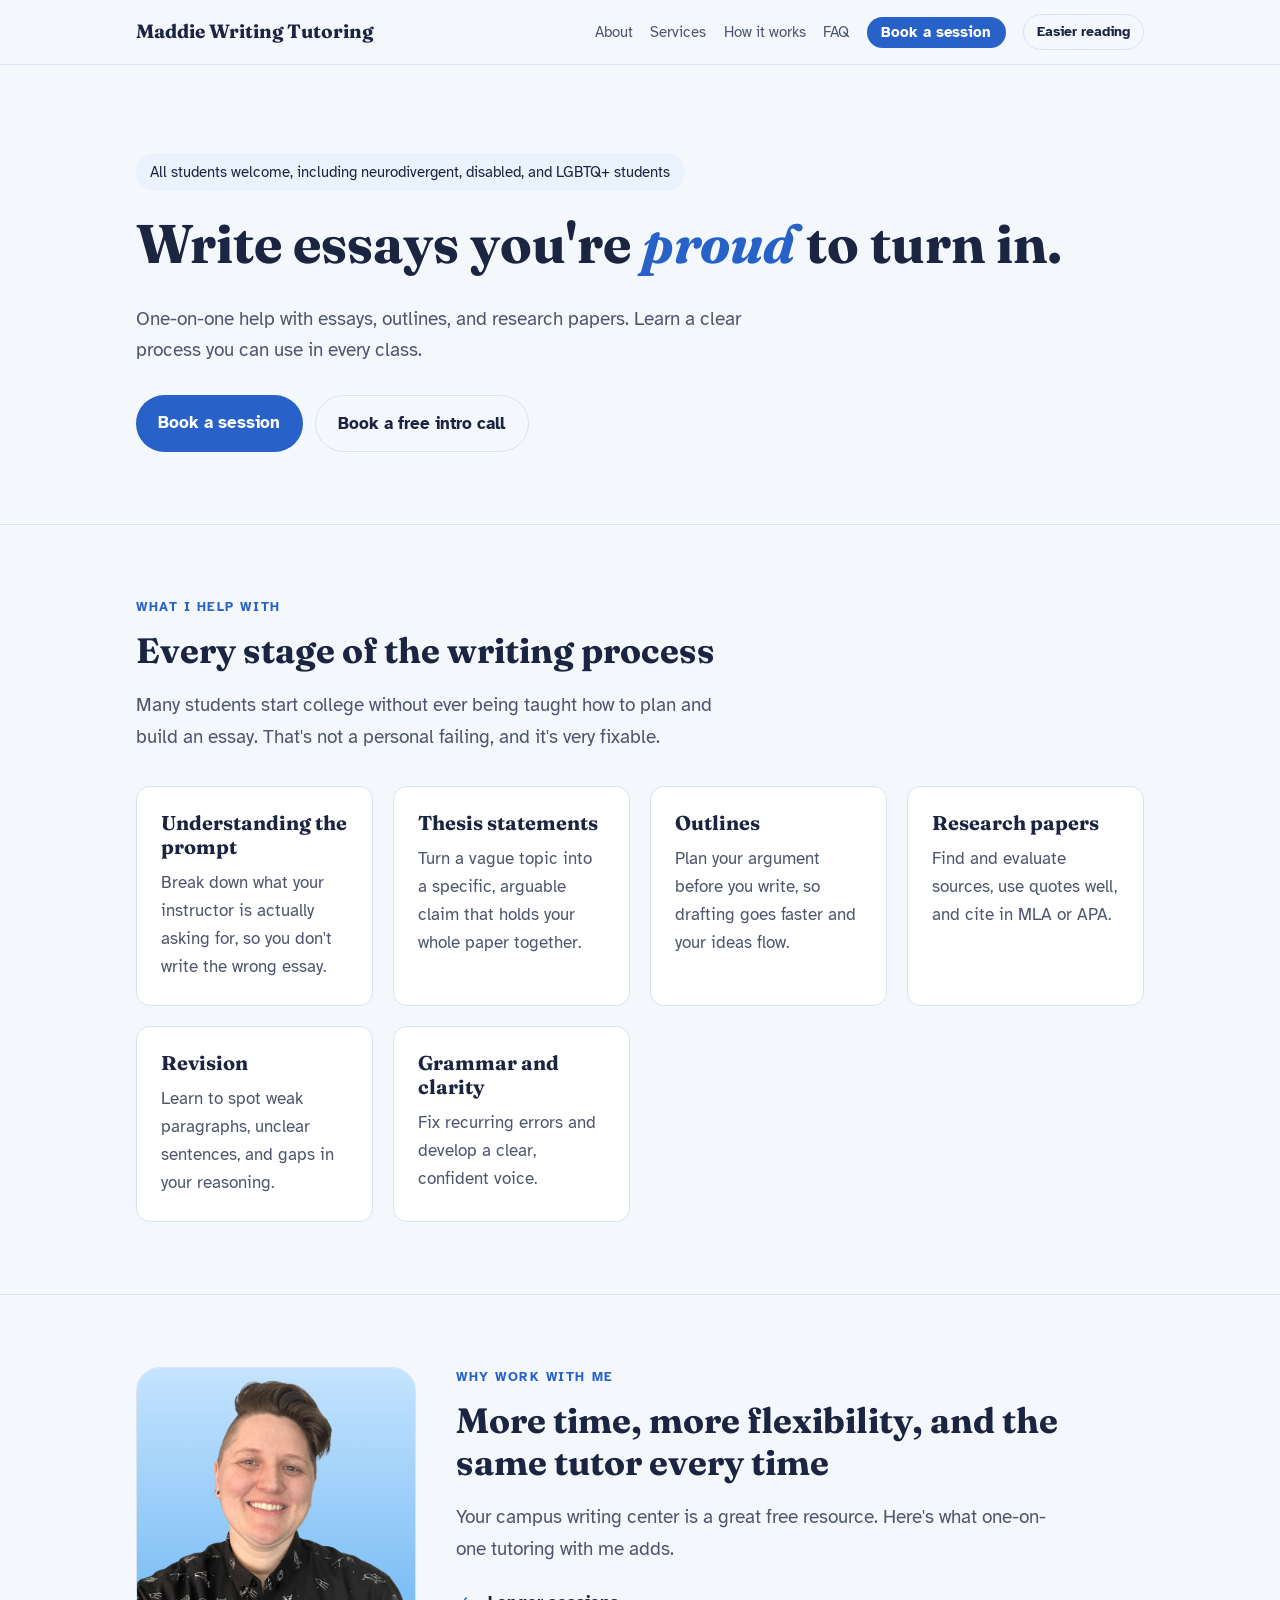
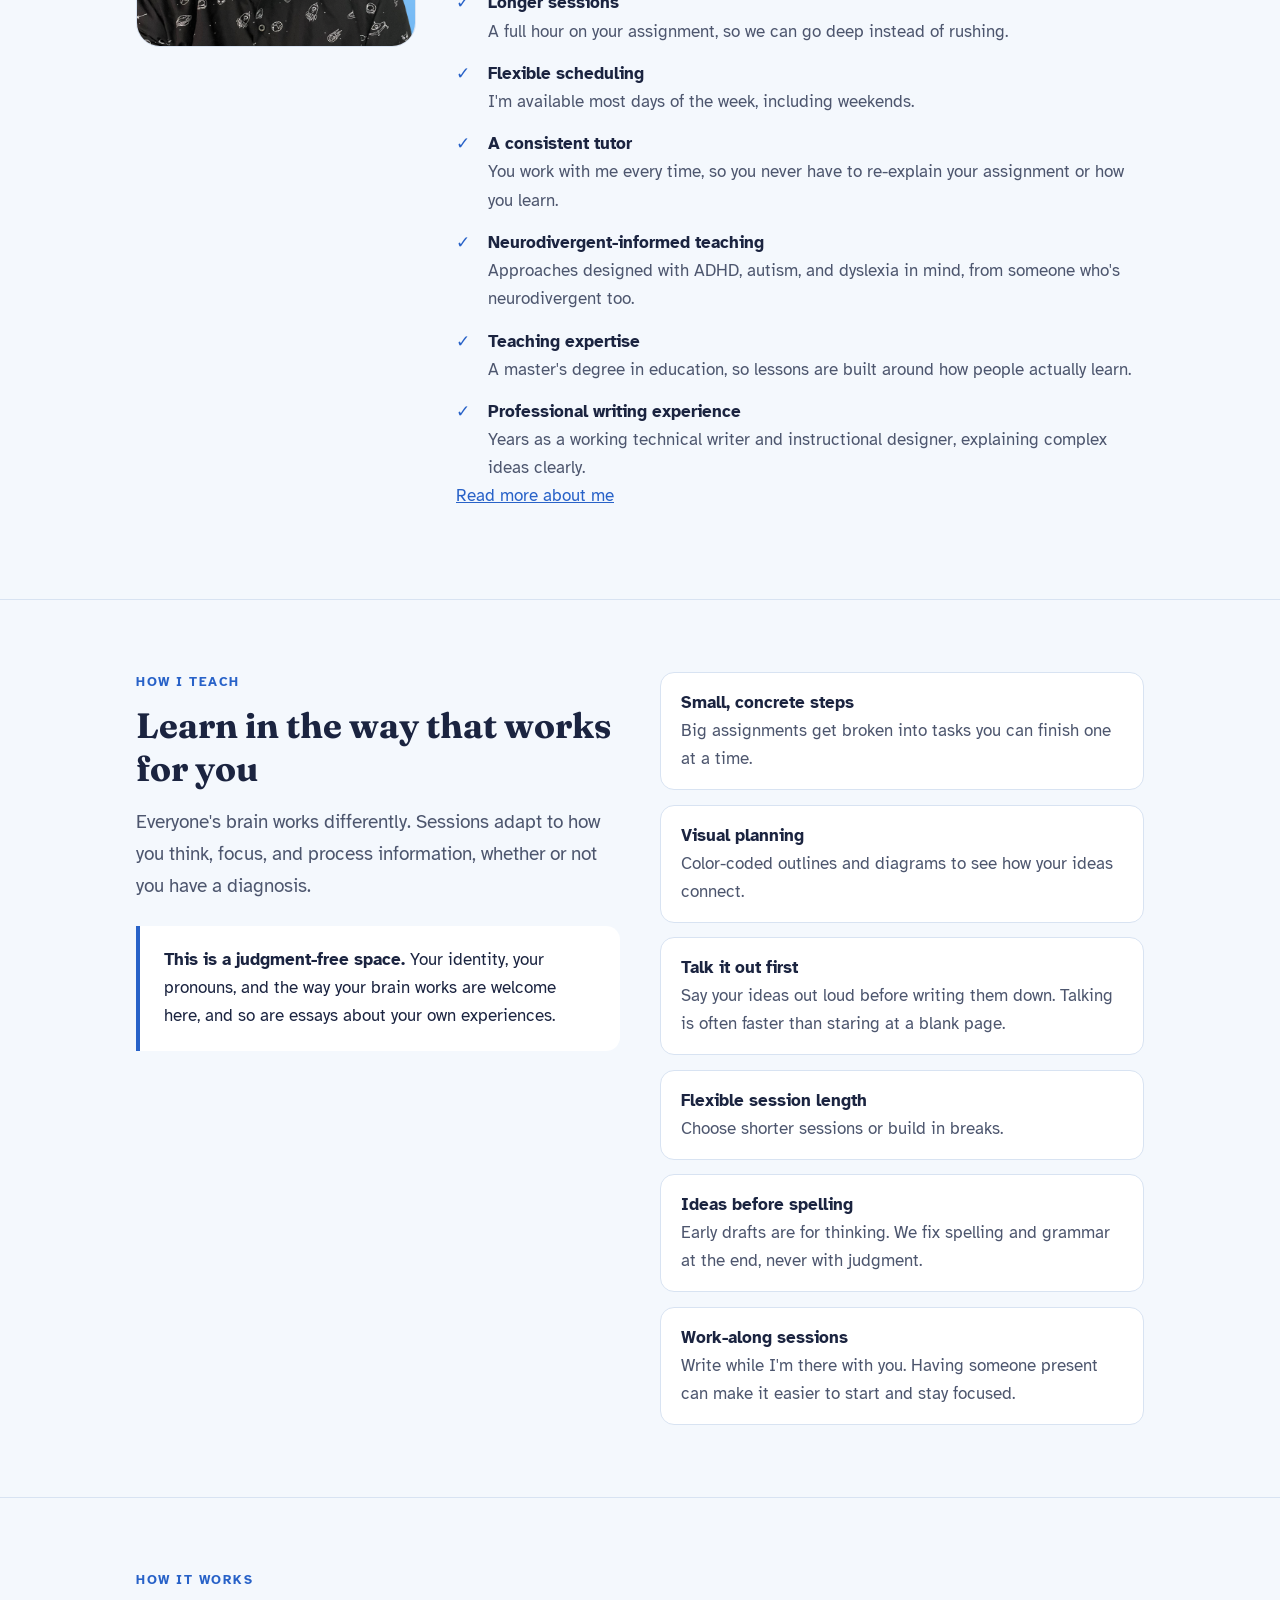
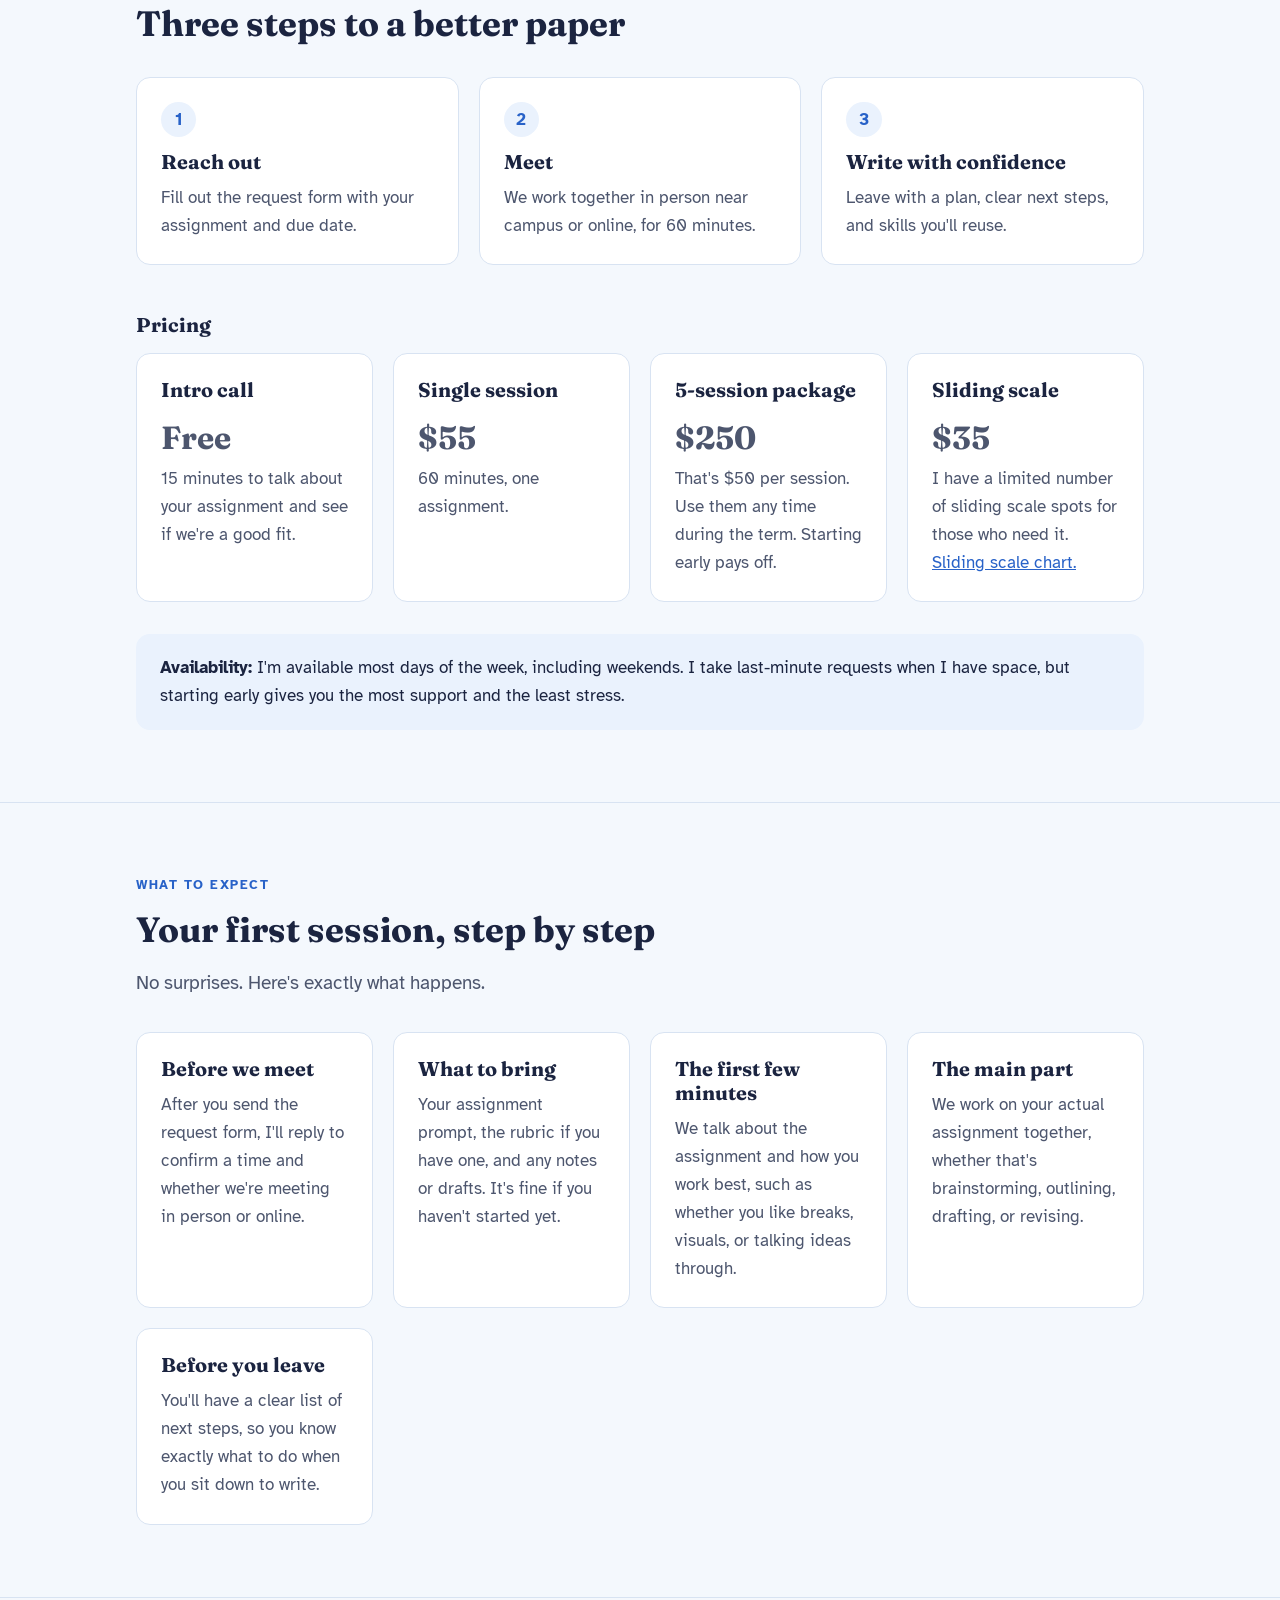
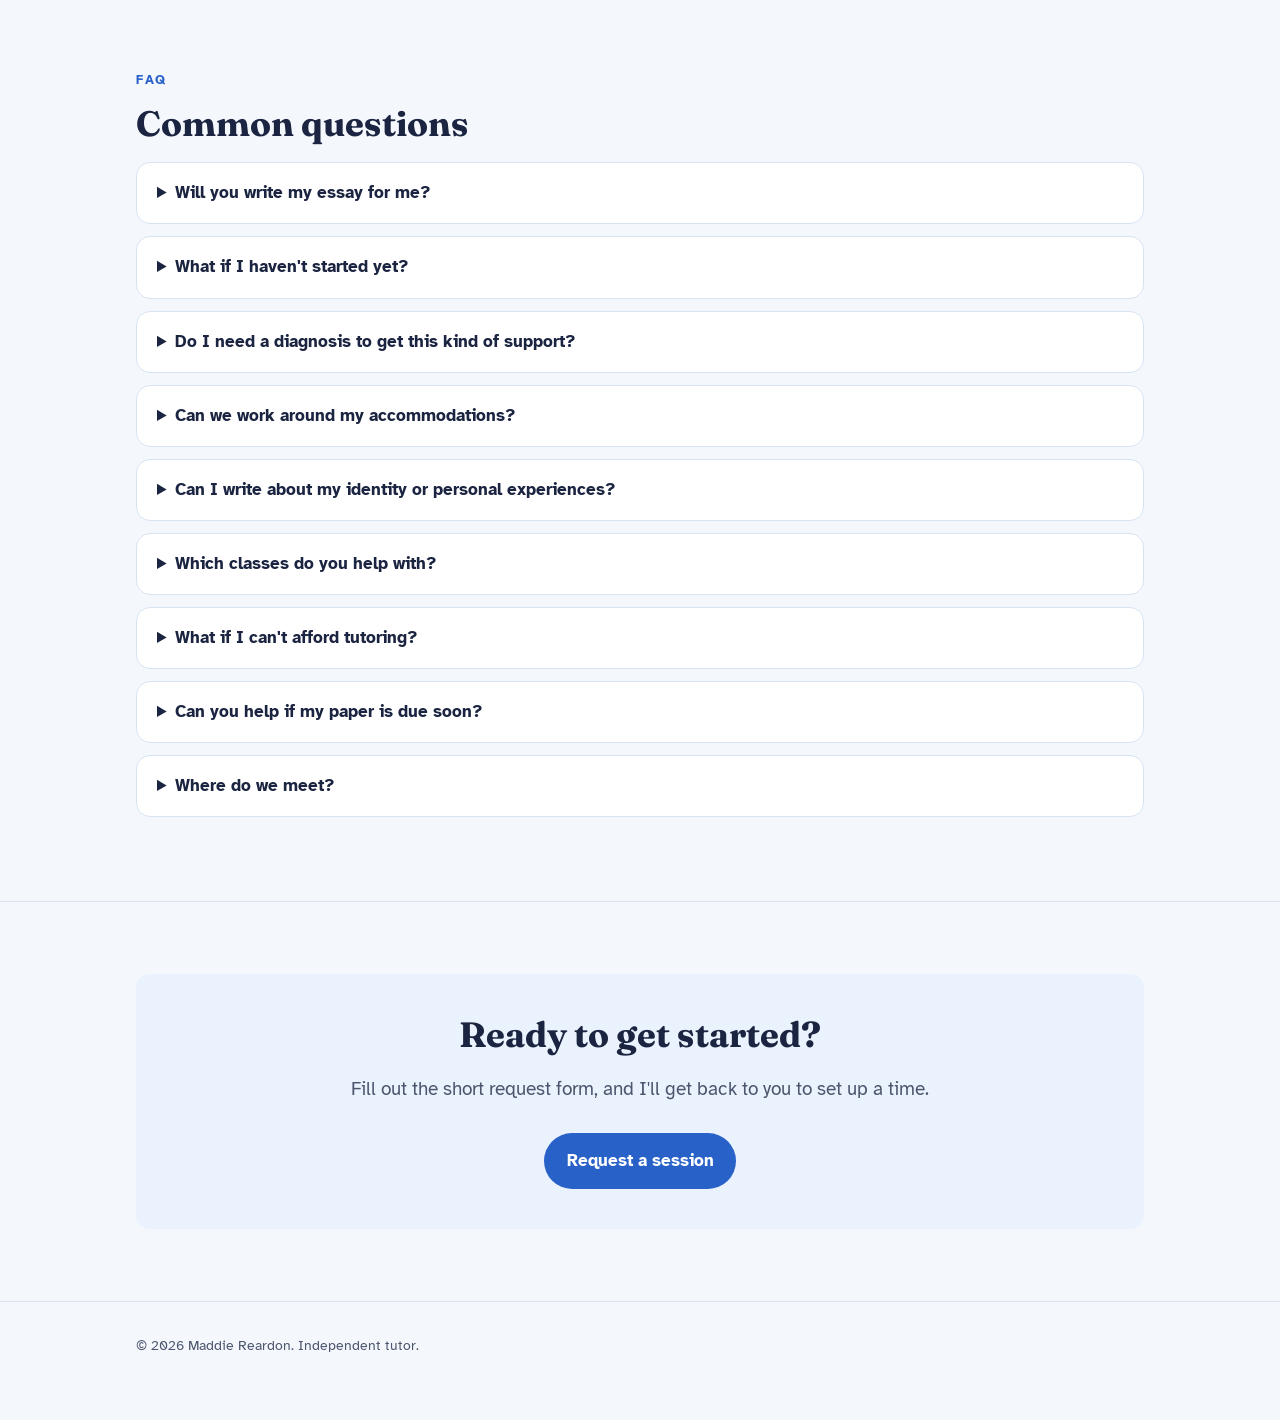
==== index.html @ caa9186b "Add files via upload" ====
<!doctype html>
<html lang="en">
<head>
  <meta charset="utf-8">
  <meta name="viewport" content="width=device-width, initial-scale=1">
  <title>Essay Writing Tutoring for Community College Students</title>
  <meta name="description" content="One-on-one help with essays, outlines, and research papers for community college students.">
  <link rel="preconnect" href="https://fonts.googleapis.com">
  <link rel="preconnect" href="https://fonts.gstatic.com" crossorigin>
  <link href="https://fonts.googleapis.com/css2?family=Atkinson+Hyperlegible:wght@400;700&family=Fraunces:opsz,wght@9..144,500;9..144,700&display=swap" rel="stylesheet">
  <link rel="stylesheet" href="styles.css">
</head>
<body>
  <a class="skip" href="#main">Skip to main content</a>

  <header class="site">
    <div class="wrap">
      <a class="brand" href="index.html">Maddie Writing Tutoring</a>
      <div class="header-right">
        <nav aria-label="Main">
          <ul>
            <li><a href="about.html">About</a></li>
            <li><a href="#help">Services</a></li>
            <li><a href="#how">How it works</a></li>
            <li><a href="#faq">FAQ</a></li>
            <li><a class="nav-cta" href="https://docs.google.com/forms/d/e/1FAIpQLSePEznkrwSPuCQf_QwcXPQMdWUTkeyd27yQWrA2que5HKIqXQ/viewform?usp=header">Book a session</a></li>
          </ul>
        </nav>
        <button class="toggle" id="readable-toggle" type="button" aria-pressed="false">Easier reading</button>
      </div>
    </div>
  </header>

  <main id="main">
    <section class="hero" id="top">
      <div class="wrap">
        <p class="welcome">All students welcome, including neurodivergent, disabled, and LGBTQ+ students</p>
        <h1>Write essays you're <em>proud</em> to turn in.</h1>
        <p class="lede">One-on-one help with essays, outlines, and research papers. Learn a clear process you can use in every class.</p>
        <div class="actions">
          <a class="btn" href="https://docs.google.com/forms/d/e/1FAIpQLSePEznkrwSPuCQf_QwcXPQMdWUTkeyd27yQWrA2que5HKIqXQ/viewform?usp=header">Book a session</a>
          <a class="btn ghost" href="https://docs.google.com/forms/d/e/1FAIpQLSePEznkrwSPuCQf_QwcXPQMdWUTkeyd27yQWrA2que5HKIqXQ/viewform?usp=header">Book a free intro call</a>
        </div>
      </div>
    </section>

    <section id="help">
      <div class="wrap">
        <p class="eyebrow">What I help with</p>
        <h2>Every stage of the writing process</h2>
        <p class="lede">Many students start college without ever being taught how to plan and build an essay. That's not a personal failing, and it's very fixable.</p>
        <div class="grid">
          <div class="card"><h3>Understanding the prompt</h3><p>Break down what your instructor is actually asking for, so you don't write the wrong essay.</p></div>
          <div class="card"><h3>Thesis statements</h3><p>Turn a vague topic into a specific, arguable claim that holds your whole paper together.</p></div>
          <div class="card"><h3>Outlines</h3><p>Plan your argument before you write, so drafting goes faster and your ideas flow.</p></div>
          <div class="card"><h3>Research papers</h3><p>Find and evaluate sources, use quotes well, and cite in MLA or APA.</p></div>
          <div class="card"><h3>Revision</h3><p>Learn to spot weak paragraphs, unclear sentences, and gaps in your reasoning.</p></div>
          <div class="card"><h3>Grammar and clarity</h3><p>Fix recurring errors and develop a clear, confident voice.</p></div>
        </div>
      </div>
    </section>

    <section id="why">
      <div class="wrap why">
        <img class="photo" src="assets/maddie-headshot.png" alt="Maddie smiling, wearing a black shirt with a space print" width="280" height="280">
        <div>
          <p class="eyebrow">Why work with me</p>
          <h2>More time, more flexibility, and the same tutor every time</h2>
          <p class="lede">Your campus writing center is a great free resource. Here's what one-on-one tutoring with me adds.</p>
          <ul class="checks">
            <li><strong>Longer sessions</strong><span>A full hour on your assignment, so we can go deep instead of rushing.</span></li>
            <li><strong>Flexible scheduling</strong><span>I'm available most days of the week, including weekends.</span></li>
            <li><strong>A consistent tutor</strong><span>You work with me every time, so you never have to re-explain your assignment or how you learn.</span></li>
            <li><strong>Neurodivergent-informed teaching</strong><span>Approaches designed with ADHD, autism, and dyslexia in mind, from someone who's neurodivergent too.</span></li>
            <li><strong>Teaching expertise</strong><span>A master's degree in education, so lessons are built around how people actually learn.</span></li>
            <li><strong>Professional writing experience</strong><span>Years as a working technical writer and instructional designer, explaining complex ideas clearly.</span></li>
          </ul>
          <p><a href="about.html">Read more about me</a></p>
        </div>
      </div>
    </section>

    <section id="teach">
      <div class="wrap two">
        <div>
          <p class="eyebrow">How I teach</p>
          <h2>Learn in the way that works for you</h2>
          <p class="lede">Everyone's brain works differently. Sessions adapt to how you think, focus, and process information, whether or not you have a diagnosis.</p>
          <div class="statement">
            <p><strong>This is a judgment-free space.</strong> Your identity, your pronouns, and the way your brain works are welcome here, and so are essays about your own experiences.</p>
          </div>
        </div>
        <ul class="practices">
          <li><strong>Small, concrete steps</strong><span>Big assignments get broken into tasks you can finish one at a time.</span></li>
          <li><strong>Visual planning</strong><span>Color-coded outlines and diagrams to see how your ideas connect.</span></li>
          <li><strong>Talk it out first</strong><span>Say your ideas out loud before writing them down. Talking is often faster than staring at a blank page.</span></li>
          <li><strong>Flexible session length</strong><span>Choose shorter sessions or build in breaks.</span></li>
          <li><strong>Ideas before spelling</strong><span>Early drafts are for thinking. We fix spelling and grammar at the end, never with judgment.</span></li>
          <li><strong>Work-along sessions</strong><span>Write while I'm there with you. Having someone present can make it easier to start and stay focused.</span></li>
        </ul>
      </div>
    </section>

    <section id="how">
      <div class="wrap">
        <p class="eyebrow">How it works</p>
        <h2>Three steps to a better paper</h2>
        <div class="grid">
          <div class="card"><span class="num">1</span><h3>Reach out</h3><p>Fill out the request form with your assignment and due date.</p></div>
          <div class="card"><span class="num">2</span><h3>Meet</h3><p>We work together in person near campus or online, for 60 minutes.</p></div>
          <div class="card"><span class="num">3</span><h3>Write with confidence</h3><p>Leave with a plan, clear next steps, and skills you'll reuse.</p></div>
        </div>
        <h3 style="margin-top:3rem">Pricing</h3>
        <div class="grid" style="margin-top:1rem">
          <div class="card">
            <h3>Intro call</h3>
            <p class="price">Free</p>
            <p>15 minutes to talk about your assignment and see if we're a good fit.</p>
          </div>
          <div class="card">
            <h3>Single session</h3>
            <p class="price">$55</p>
            <p>60 minutes, one assignment.</p>
          </div>
          <div class="card">
            <h3>5-session package</h3>
            <p class="price">$250</p>
            <p>That's $50 per session. Use them any time during the term. Starting early pays off.</p>
          </div>
          <div class="card">
            <h3>Sliding scale</h3>
            <p class="price">$35</p>
            <p>I have a limited number of sliding scale spots for those who need it. <a href="assets/sliding-scale_alexis-cunningfolk-britt-hawthorne-2.png">Sliding scale chart.</a></p>
          </div>
        </div>
        <div class="callout">
          <p><strong>Availability:</strong> I'm available most days of the week, including weekends. I take last-minute requests when I have space, but starting early gives you the most support and the least stress.</p>
        </div>
      </div>
    </section>

    <section id="expect">
      <div class="wrap">
        <p class="eyebrow">What to expect</p>
        <h2>Your first session, step by step</h2>
        <p class="lede">No surprises. Here's exactly what happens.</p>
        <div class="grid">
          <div class="card">
            <h3>Before we meet</h3>
            <p>After you send the request form, I'll reply to confirm a time and whether we're meeting in person or online.</p>
          </div>
          <div class="card">
            <h3>What to bring</h3>
            <p>Your assignment prompt, the rubric if you have one, and any notes or drafts. It's fine if you haven't started yet.</p>
          </div>
          <div class="card">
            <h3>The first few minutes</h3>
            <p>We talk about the assignment and how you work best, such as whether you like breaks, visuals, or talking ideas through.</p>
          </div>
          <div class="card">
            <h3>The main part</h3>
            <p>We work on your actual assignment together, whether that's brainstorming, outlining, drafting, or revising.</p>
          </div>
          <div class="card">
            <h3>Before you leave</h3>
            <p>You'll have a clear list of next steps, so you know exactly what to do when you sit down to write.</p>
          </div>
        </div>
      </div>
    </section>

    <section id="faq">
      <div class="wrap">
        <p class="eyebrow">FAQ</p>
        <h2>Common questions</h2>
        <details>
          <summary>Will you write my essay for me?</summary>
          <p>No. I help you become a stronger writer, and the work you submit stays yours. That protects you under your college's academic integrity policy, and it's how you actually improve.</p>
        </details>
        <details>
          <summary>What if I haven't started yet?</summary>
          <p>That's a great time to come in. We can work from the prompt alone, starting with brainstorming and an outline.</p>
        </details>
        <details>
          <summary>Do I need a diagnosis to get this kind of support?</summary>
          <p>No. Every session adapts to how you learn, and you never need to explain or prove anything.</p>
        </details>
        <details>
          <summary>Can we work around my accommodations?</summary>
          <p>Yes. You can bring them up whenever you're ready, or never. It's up to you.</p>
        </details>
        <details>
          <summary>Can I write about my identity or personal experiences?</summary>
          <p>Yes. Personal essays are welcome, and what you share in sessions stays between us.</p>
        </details>
        <details>
          <summary>Which classes do you help with?</summary>
          <p>English composition and any class that assigns essays or papers, such as history, psychology, and sociology.</p>
        </details>
        <details>
          <summary>What if I can't afford tutoring?</summary>
          <p>Ask about the sliding scale. Sessions are $35 for students who need it, and you don't have to prove anything. You can also start with a free 15-minute intro call.</p>
        </details>
        <details>
          <summary>Can you help if my paper is due soon?</summary>
          <p>Often, yes. I take last-minute requests when I have space, so reach out as soon as you can. Starting earlier gives us more time to build your skills, not just finish one paper.</p>
        </details>
        <details>
          <summary>Where do we meet?</summary>
          <p>In person at a public location near Diablo Valley College, such as a library or café, or online by video call.</p>
        </details>
      </div>
    </section>

    <section id="contact">
      <div class="wrap">
        <div class="contact">
          <h2>Ready to get started?</h2>
          <p class="lede">Fill out the short request form, and I'll get back to you to set up a time.</p>
          <div class="actions" style="justify-content:center">
            <a class="btn" href="https://docs.google.com/forms/d/e/1FAIpQLSePEznkrwSPuCQf_QwcXPQMdWUTkeyd27yQWrA2que5HKIqXQ/viewform?usp=header">Request a session</a>
          </div>
        </div>
      </div>
    </section>
  </main>

  <footer>
    <div class="wrap">
      <p>© 2026 Maddie Reardon. Independent tutor.</p>
    </div>
  </footer>

  <script src="script.js"></script>
</body>
</html>
---- styles.css ----
:root {
  --bg: #f4f8fd;
  --surface: #ffffff;
  --ink: #1b2440;
  --muted: #4d566e;
  --accent: #2862c8;
  --accent-ink: #ffffff;
  --accent-soft: #eaf2fd;
  --line: #d8e3f2;
  --radius: 14px;
  --max: 1040px;
}
@media (prefers-color-scheme: dark) {
  :root:not([data-theme="light"]) {
    --bg: #151a24;
    --surface: #1e2532;
    --ink: #eef1f6;
    --muted: #b3bdcd;
    --accent: #7fb3f5;
    --accent-ink: #0d1520;
    --accent-soft: #24344a;
    --line: #2f3a4b;
  }
}
* { box-sizing: border-box; }
html { scroll-behavior: smooth; }
@media (prefers-reduced-motion: reduce) { html { scroll-behavior: auto; } }
body {
  margin: 0;
  background: var(--bg);
  color: var(--ink);
  font: 400 1.0625rem/1.65 "Atkinson Hyperlegible", Verdana, system-ui, sans-serif;
}
h1, h2, h3 { font-family: Fraunces, Georgia, serif; line-height: 1.2; margin: 0 0 .5em; }
h1 { font-size: clamp(2.1rem, 5vw, 3.4rem); }
h2 { font-size: clamp(1.6rem, 3.5vw, 2.2rem); }
h3 { font-size: 1.25rem; }
p { margin: 0 0 1em; }
a { color: var(--accent); }
a:focus-visible, button:focus-visible, summary:focus-visible {
  outline: 3px solid var(--accent); outline-offset: 3px; border-radius: 4px;
}
.skip {
  position: absolute; left: -9999px; top: 0;
  background: var(--accent); color: var(--accent-ink); padding: .6rem 1rem;
}
.skip:focus { left: 1rem; top: 1rem; z-index: 10; }
.wrap { max-width: var(--max); margin: 0 auto; padding: 0 16px; }

header.site {
  border-bottom: 1px solid var(--line);
  position: sticky; top: 0; background: var(--bg); z-index: 5;
}
header.site .wrap {
  display: flex; align-items: center; justify-content: space-between;
  gap: 1rem; padding-block: .9rem; flex-wrap: wrap;
}
.brand { font-family: Fraunces, serif; font-weight: 700; font-size: 1.2rem; color: var(--ink); text-decoration: none; }
nav ul { list-style: none; margin: 0; padding: 0; display: flex; gap: 1.1rem; flex-wrap: wrap; }
nav a { color: var(--muted); text-decoration: none; font-weight: 500; font-size: .95rem; }
nav a:hover { color: var(--accent); }

section { padding: 4.5rem 0; }
section + section { border-top: 1px solid var(--line); }
.eyebrow { text-transform: uppercase; letter-spacing: .12em; font-size: .8rem; font-weight: 600; color: var(--accent); margin-bottom: .75rem; }
.lede { font-size: 1.2rem; color: var(--muted); max-width: 38rem; }

.hero { padding-top: 5.5rem; }
.hero h1 em { font-style: italic; color: var(--accent); }
.btn {
  display: inline-block; background: var(--accent); color: var(--accent-ink);
  padding: .85rem 1.4rem; border-radius: 999px; text-decoration: none; font-weight: 600;
}
.btn.ghost { background: transparent; color: var(--ink); border: 1.5px solid var(--line); }
.actions { display: flex; gap: .75rem; flex-wrap: wrap; margin-top: 1.75rem; }

.grid { display: grid; gap: 1.25rem; grid-template-columns: repeat(auto-fit, minmax(230px, 1fr)); margin-top: 2rem; }
.card { background: var(--surface); border: 1px solid var(--line); border-radius: var(--radius); padding: 1.5rem; }
.card p { color: var(--muted); margin: 0; }
.num {
  display: inline-grid; place-items: center; width: 2.2rem; height: 2.2rem; border-radius: 50%;
  background: var(--accent-soft); color: var(--accent); font-weight: 700; margin-bottom: .8rem;
}

.two { display: grid; gap: 2.5rem; grid-template-columns: 1fr; }
@media (min-width: 820px) { .two { grid-template-columns: 1fr 1fr; align-items: start; } }

.outline {
  background: var(--surface); border: 1px solid var(--line); border-radius: var(--radius);
  padding: 1.5rem 1.5rem 1.5rem 2.5rem; font-size: .98rem;
}
.outline ol { margin: 0; padding-left: 1.1rem; }
.outline ol ol { list-style: upper-alpha; margin: .3rem 0 .6rem; }
.outline li { margin: .25rem 0; }
.outline .hint { color: var(--muted); font-style: italic; }

details { background: var(--surface); border: 1px solid var(--line); border-radius: var(--radius); padding: 1rem 1.25rem; margin-bottom: .75rem; }
summary { cursor: pointer; font-weight: 600; }
details p { margin: .75rem 0 0; color: var(--muted); }

.price { font-family: Fraunces, serif; font-size: 2rem; font-weight: 700; }
.contact { background: var(--accent-soft); border-radius: var(--radius); padding: 2.5rem; text-align: center; }
.contact .lede { margin-inline: auto; }

.welcome {
  display: inline-block; background: var(--accent-soft); color: var(--ink);
  padding: .4rem .9rem; border-radius: 999px; font-weight: 500; font-size: .95rem; margin-bottom: 1.25rem;
}
.header-right { display: flex; align-items: center; gap: 1.1rem; flex-wrap: wrap; }
.toggle {
  font: inherit; font-size: .85rem; font-weight: 600; cursor: pointer;
  background: transparent; color: var(--ink); border: 1.5px solid var(--line);
  border-radius: 999px; padding: .35rem .8rem;
}
.toggle[aria-pressed="true"] { background: var(--accent); color: var(--accent-ink); border-color: var(--accent); }
.practices { list-style: none; padding: 0; margin: 0; display: grid; gap: .9rem; }
.practices li { background: var(--surface); border: 1px solid var(--line); border-radius: var(--radius); padding: 1rem 1.25rem; }
.practices strong { display: block; }
.practices span { color: var(--muted); }
.statement {
  border-left: 4px solid var(--accent); background: var(--surface);
  border-radius: 0 var(--radius) var(--radius) 0; padding: 1.25rem 1.5rem; margin-top: 1.5rem;
}
.statement p:last-child { margin: 0; }
.contact .note { color: var(--muted); font-size: .95rem; margin-top: 1.25rem; }

/* Easier reading: hyperlegible headings too, extra spacing, no italics.
   Body text is already Atkinson Hyperlegible by default. */
body.readable h1, body.readable h2, body.readable h3,
body.readable .brand, body.readable .price {
  font-family: "Atkinson Hyperlegible", Verdana, sans-serif;
}
body.readable { line-height: 1.85; letter-spacing: .02em; word-spacing: .08em; }
body.readable em, body.readable .hint { font-style: normal; }

footer { padding: 2rem 0 3rem; color: var(--muted); font-size: .9rem; border-top: 1px solid var(--line); }

/* About page */
nav a[aria-current="page"] { color: var(--accent); }
.creds { list-style: none; padding: 0; margin: 2rem 0 0; display: grid; gap: 1.25rem; grid-template-columns: repeat(auto-fit, minmax(230px, 1fr)); }
.creds li { background: var(--surface); border: 1px solid var(--line); border-radius: var(--radius); padding: 1.5rem; }
.creds .label { display: block; font-size: .8rem; font-weight: 600; letter-spacing: .1em; text-transform: uppercase; color: var(--accent); margin-bottom: .4rem; }
.creds strong { display: block; font-family: Fraunces, Georgia, serif; font-size: 1.2rem; line-height: 1.3; margin-bottom: .4rem; }
.creds span:last-child { color: var(--muted); }
body.readable .creds strong { font-family: "Atkinson Hyperlegible", Verdana, sans-serif; }
.prose { max-width: 40rem; }
.aside { color: var(--muted); font-size: .95rem; font-style: italic; }
body.readable .aside { font-style: normal; }
.facts { list-style: none; padding: 0; margin: 2rem 0 0; display: grid; gap: 1rem; grid-template-columns: repeat(auto-fit, minmax(260px, 1fr)); }
.facts li { background: var(--surface); border: 1px solid var(--line); border-radius: var(--radius); padding: 1.25rem 1.5rem; }
.facts strong { display: block; margin-bottom: .25rem; }
.facts span { color: var(--muted); }

/* Navigation call to action */
nav a.nav-cta {
  background: var(--accent); color: var(--accent-ink);
  padding: .4rem .9rem; border-radius: 999px; font-weight: 600;
}
nav a.nav-cta:hover { color: var(--accent-ink); opacity: .9; }
@media (max-width: 640px) {
  header.site { position: static; }
  nav ul { gap: .4rem .9rem; }
}

/* Photo and "why me" */
.photo {
  width: 100%; max-width: 360px; aspect-ratio: 1; object-fit: cover;
  border-radius: 24px; border: 1px solid var(--line); display: block;
}
.hero-grid { display: grid; gap: 2.5rem; align-items: center; grid-template-columns: 1fr; }
@media (min-width: 820px) { .hero-grid { grid-template-columns: 1.4fr 1fr; } }
.hero-grid .photo { justify-self: center; }
.why { display: grid; gap: 2.5rem; align-items: start; grid-template-columns: 1fr; }
@media (min-width: 820px) { .why { grid-template-columns: 280px 1fr; } }
.why .photo { max-width: 280px; }
.checks { list-style: none; padding: 0; margin: 1.5rem 0 0; display: grid; gap: .9rem; }
.checks li { padding-left: 2rem; position: relative; }
.checks li::before {
  content: "✓"; position: absolute; left: 0; top: 0;
  color: var(--accent); font-weight: 700;
}
.checks strong { display: block; }
.checks span { color: var(--muted); }
.callout {
  background: var(--accent-soft); border-radius: var(--radius);
  padding: 1.25rem 1.5rem; margin-top: 2rem;
}
.callout p:last-child { margin: 0; }
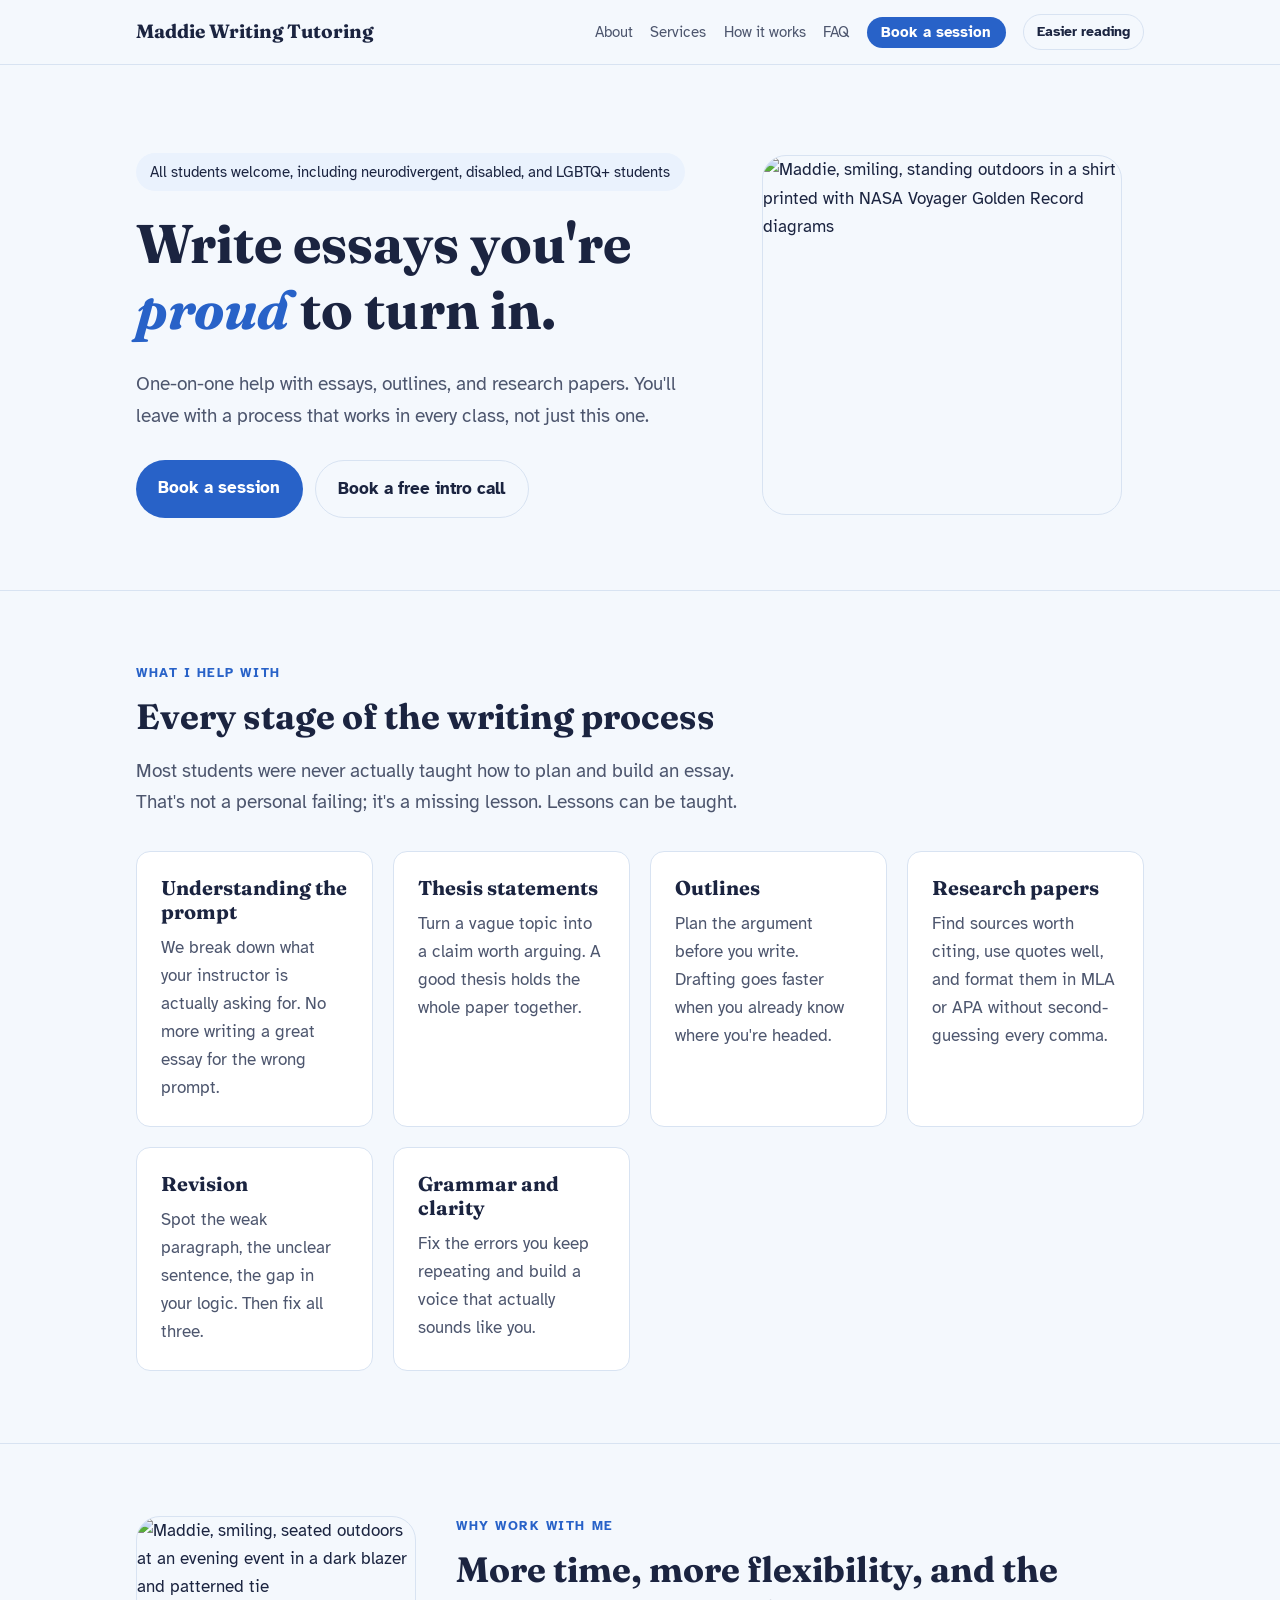
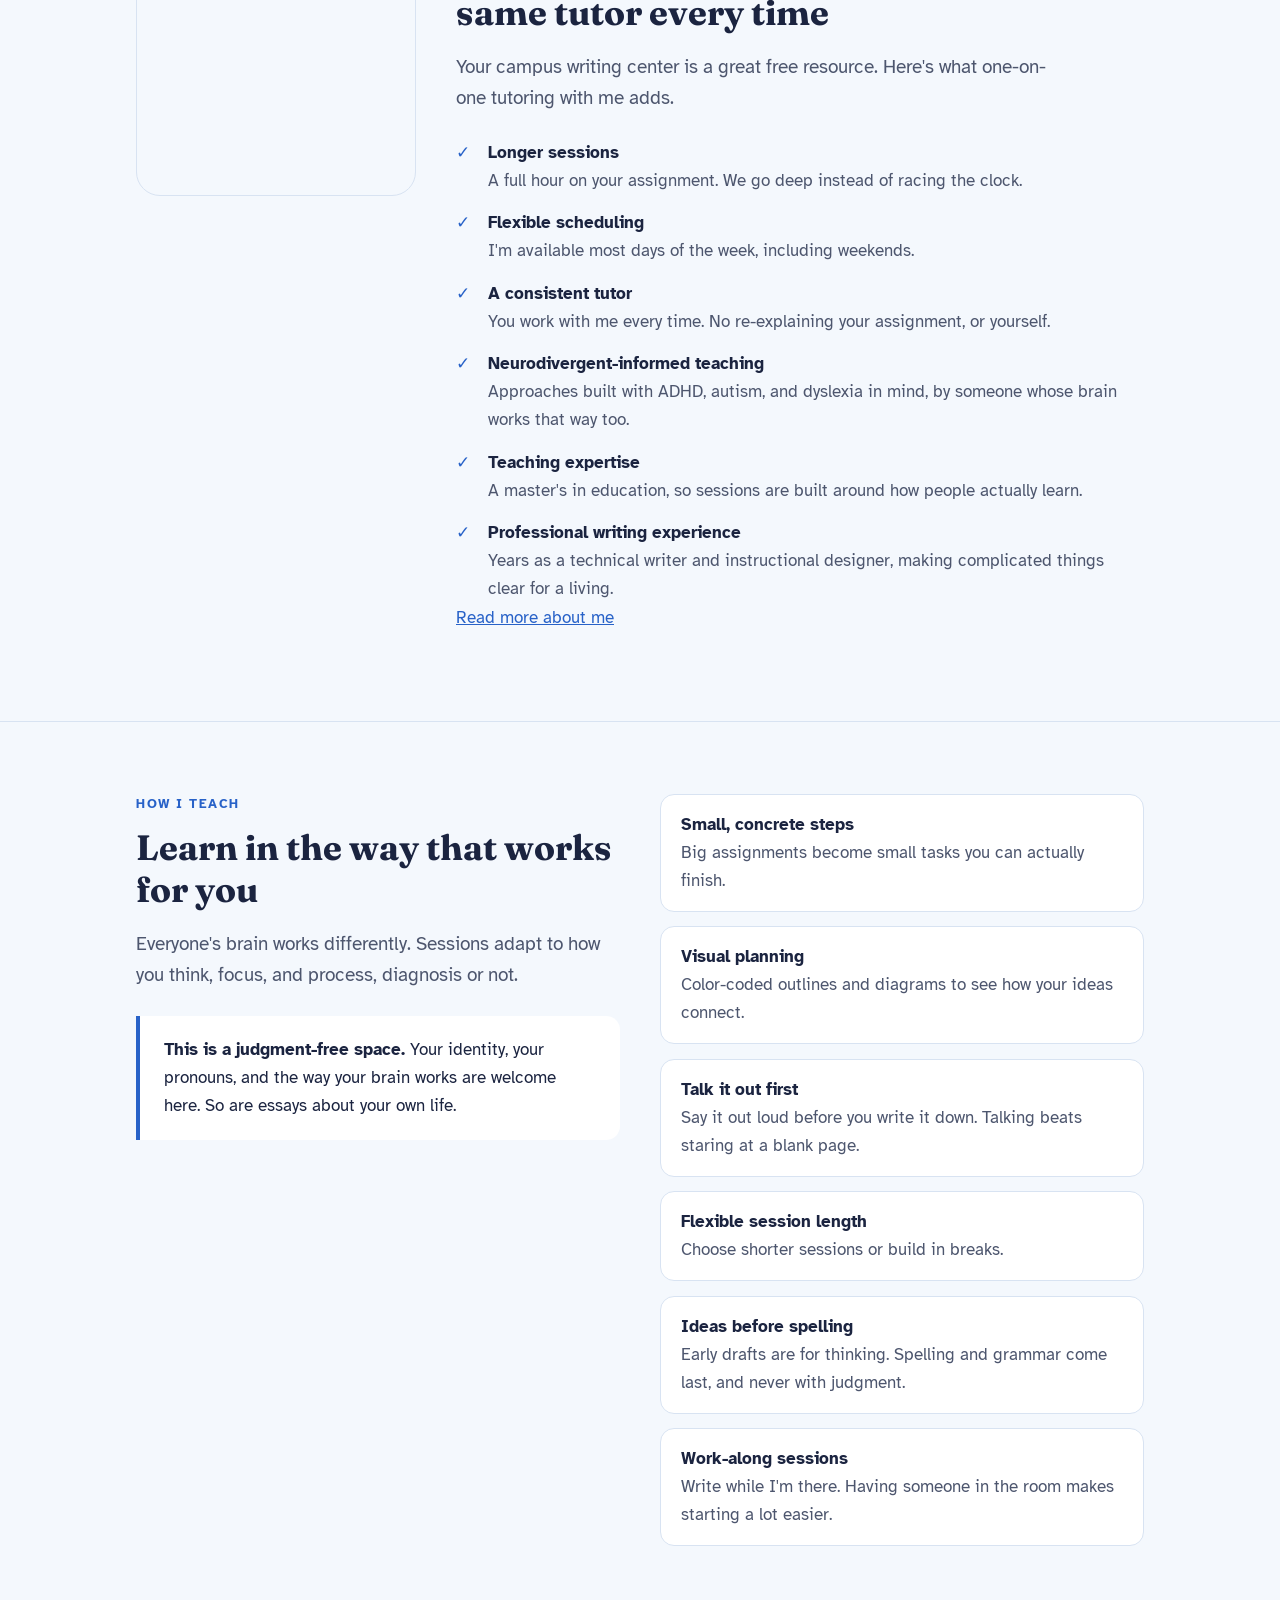
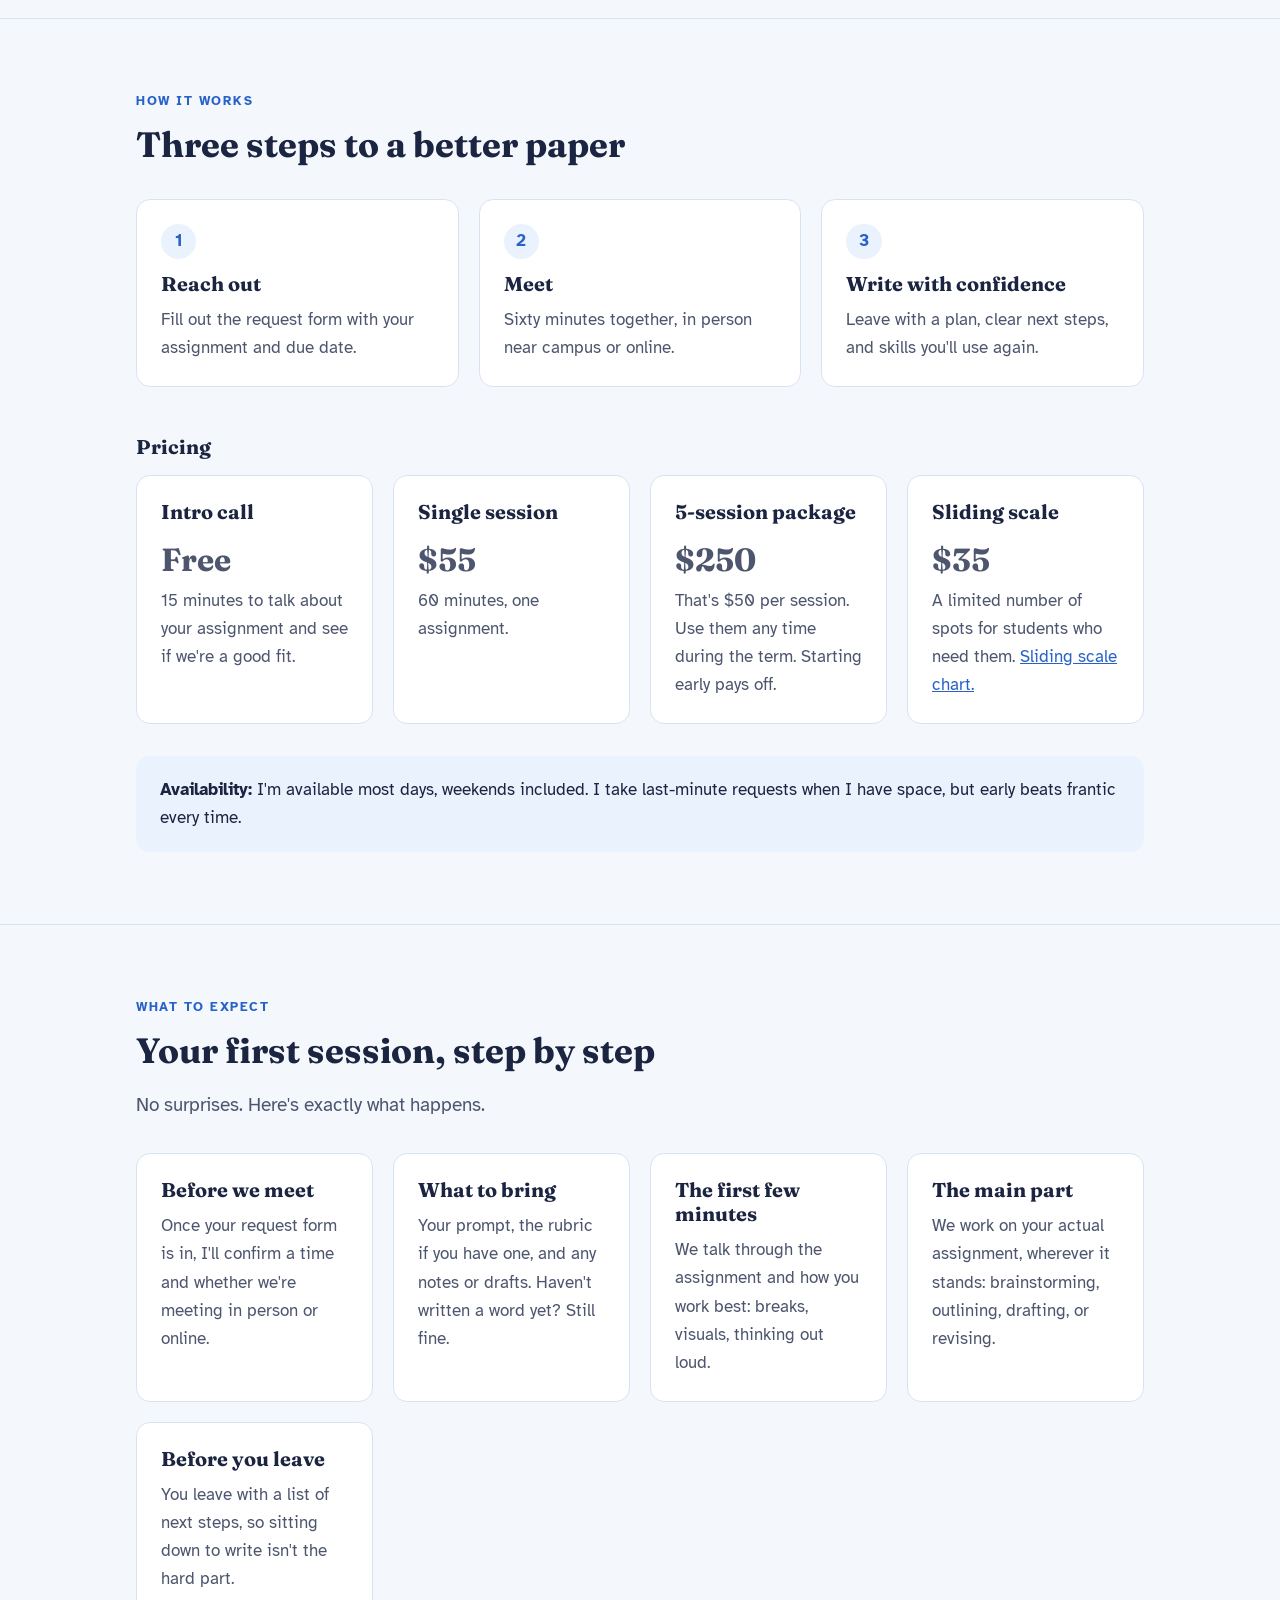
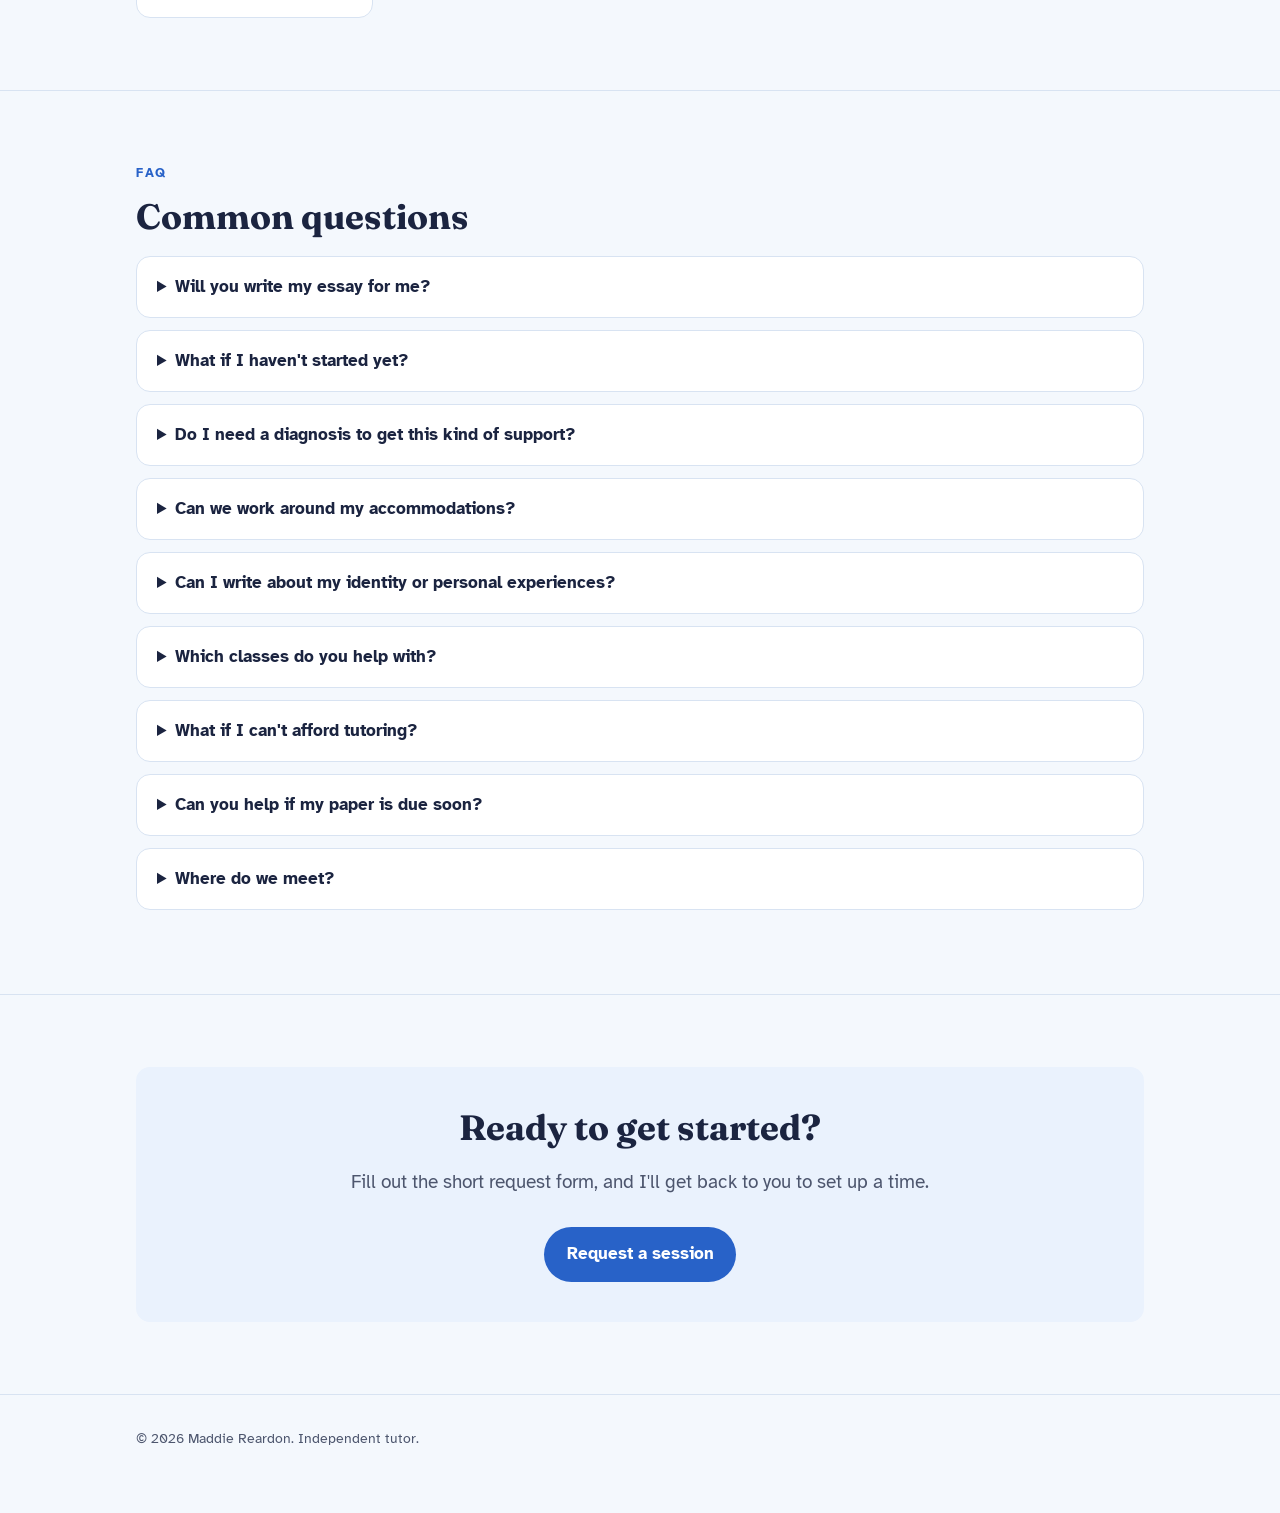
==== commit c9d0a683: "Rename index_1.html to index.html" ====
--- a/index.html
+++ b/index.html
@@ -33,14 +33,17 @@
 
   <main id="main">
     <section class="hero" id="top">
-      <div class="wrap">
+      <div class="wrap hero-grid">
+        <div>
         <p class="welcome">All students welcome, including neurodivergent, disabled, and LGBTQ+ students</p>
         <h1>Write essays you're <em>proud</em> to turn in.</h1>
-        <p class="lede">One-on-one help with essays, outlines, and research papers. Learn a clear process you can use in every class.</p>
+        <p class="lede">One-on-one help with essays, outlines, and research papers. You'll leave with a process that works in every class, not just this one.</p>
         <div class="actions">
           <a class="btn" href="https://docs.google.com/forms/d/e/1FAIpQLSePEznkrwSPuCQf_QwcXPQMdWUTkeyd27yQWrA2que5HKIqXQ/viewform?usp=header">Book a session</a>
           <a class="btn ghost" href="https://docs.google.com/forms/d/e/1FAIpQLSePEznkrwSPuCQf_QwcXPQMdWUTkeyd27yQWrA2que5HKIqXQ/viewform?usp=header">Book a free intro call</a>
         </div>
+        </div>
+        <img class="photo" src="assets/maddie-hero.jpg" alt="Maddie, smiling, standing outdoors in a shirt printed with NASA Voyager Golden Record diagrams" width="360" height="360">
       </div>
     </section>
 
@@ -48,32 +51,32 @@
       <div class="wrap">
         <p class="eyebrow">What I help with</p>
         <h2>Every stage of the writing process</h2>
-        <p class="lede">Many students start college without ever being taught how to plan and build an essay. That's not a personal failing, and it's very fixable.</p>
+        <p class="lede">Most students were never actually taught how to plan and build an essay. That's not a personal failing; it's a missing lesson. Lessons can be taught.</p>
         <div class="grid">
-          <div class="card"><h3>Understanding the prompt</h3><p>Break down what your instructor is actually asking for, so you don't write the wrong essay.</p></div>
-          <div class="card"><h3>Thesis statements</h3><p>Turn a vague topic into a specific, arguable claim that holds your whole paper together.</p></div>
-          <div class="card"><h3>Outlines</h3><p>Plan your argument before you write, so drafting goes faster and your ideas flow.</p></div>
-          <div class="card"><h3>Research papers</h3><p>Find and evaluate sources, use quotes well, and cite in MLA or APA.</p></div>
-          <div class="card"><h3>Revision</h3><p>Learn to spot weak paragraphs, unclear sentences, and gaps in your reasoning.</p></div>
-          <div class="card"><h3>Grammar and clarity</h3><p>Fix recurring errors and develop a clear, confident voice.</p></div>
+          <div class="card"><h3>Understanding the prompt</h3><p>We break down what your instructor is actually asking for. No more writing a great essay for the wrong prompt.</p></div>
+          <div class="card"><h3>Thesis statements</h3><p>Turn a vague topic into a claim worth arguing. A good thesis holds the whole paper together.</p></div>
+          <div class="card"><h3>Outlines</h3><p>Plan the argument before you write. Drafting goes faster when you already know where you're headed.</p></div>
+          <div class="card"><h3>Research papers</h3><p>Find sources worth citing, use quotes well, and format them in MLA or APA without second-guessing every comma.</p></div>
+          <div class="card"><h3>Revision</h3><p>Spot the weak paragraph, the unclear sentence, the gap in your logic. Then fix all three.</p></div>
+          <div class="card"><h3>Grammar and clarity</h3><p>Fix the errors you keep repeating and build a voice that actually sounds like you.</p></div>
         </div>
       </div>
     </section>
 
     <section id="why">
       <div class="wrap why">
-        <img class="photo" src="assets/maddie-headshot.png" alt="Maddie smiling, wearing a black shirt with a space print" width="280" height="280">
+        <img class="photo" src="assets/maddie-why.jpg" alt="Maddie, smiling, seated outdoors at an evening event in a dark blazer and patterned tie" width="280" height="280">
         <div>
           <p class="eyebrow">Why work with me</p>
           <h2>More time, more flexibility, and the same tutor every time</h2>
           <p class="lede">Your campus writing center is a great free resource. Here's what one-on-one tutoring with me adds.</p>
           <ul class="checks">
-            <li><strong>Longer sessions</strong><span>A full hour on your assignment, so we can go deep instead of rushing.</span></li>
+            <li><strong>Longer sessions</strong><span>A full hour on your assignment. We go deep instead of racing the clock.</span></li>
             <li><strong>Flexible scheduling</strong><span>I'm available most days of the week, including weekends.</span></li>
-            <li><strong>A consistent tutor</strong><span>You work with me every time, so you never have to re-explain your assignment or how you learn.</span></li>
-            <li><strong>Neurodivergent-informed teaching</strong><span>Approaches designed with ADHD, autism, and dyslexia in mind, from someone who's neurodivergent too.</span></li>
-            <li><strong>Teaching expertise</strong><span>A master's degree in education, so lessons are built around how people actually learn.</span></li>
-            <li><strong>Professional writing experience</strong><span>Years as a working technical writer and instructional designer, explaining complex ideas clearly.</span></li>
+            <li><strong>A consistent tutor</strong><span>You work with me every time. No re-explaining your assignment, or yourself.</span></li>
+            <li><strong>Neurodivergent-informed teaching</strong><span>Approaches built with ADHD, autism, and dyslexia in mind, by someone whose brain works that way too.</span></li>
+            <li><strong>Teaching expertise</strong><span>A master's in education, so sessions are built around how people actually learn.</span></li>
+            <li><strong>Professional writing experience</strong><span>Years as a technical writer and instructional designer, making complicated things clear for a living.</span></li>
           </ul>
           <p><a href="about.html">Read more about me</a></p>
         </div>
@@ -85,18 +88,18 @@
         <div>
           <p class="eyebrow">How I teach</p>
           <h2>Learn in the way that works for you</h2>
-          <p class="lede">Everyone's brain works differently. Sessions adapt to how you think, focus, and process information, whether or not you have a diagnosis.</p>
+          <p class="lede">Everyone's brain works differently. Sessions adapt to how you think, focus, and process, diagnosis or not.</p>
           <div class="statement">
-            <p><strong>This is a judgment-free space.</strong> Your identity, your pronouns, and the way your brain works are welcome here, and so are essays about your own experiences.</p>
+            <p><strong>This is a judgment-free space.</strong> Your identity, your pronouns, and the way your brain works are welcome here. So are essays about your own life.</p>
           </div>
         </div>
         <ul class="practices">
-          <li><strong>Small, concrete steps</strong><span>Big assignments get broken into tasks you can finish one at a time.</span></li>
+          <li><strong>Small, concrete steps</strong><span>Big assignments become small tasks you can actually finish.</span></li>
           <li><strong>Visual planning</strong><span>Color-coded outlines and diagrams to see how your ideas connect.</span></li>
-          <li><strong>Talk it out first</strong><span>Say your ideas out loud before writing them down. Talking is often faster than staring at a blank page.</span></li>
+          <li><strong>Talk it out first</strong><span>Say it out loud before you write it down. Talking beats staring at a blank page.</span></li>
           <li><strong>Flexible session length</strong><span>Choose shorter sessions or build in breaks.</span></li>
-          <li><strong>Ideas before spelling</strong><span>Early drafts are for thinking. We fix spelling and grammar at the end, never with judgment.</span></li>
-          <li><strong>Work-along sessions</strong><span>Write while I'm there with you. Having someone present can make it easier to start and stay focused.</span></li>
+          <li><strong>Ideas before spelling</strong><span>Early drafts are for thinking. Spelling and grammar come last, and never with judgment.</span></li>
+          <li><strong>Work-along sessions</strong><span>Write while I'm there. Having someone in the room makes starting a lot easier.</span></li>
         </ul>
       </div>
     </section>
@@ -107,8 +110,8 @@
         <h2>Three steps to a better paper</h2>
         <div class="grid">
           <div class="card"><span class="num">1</span><h3>Reach out</h3><p>Fill out the request form with your assignment and due date.</p></div>
-          <div class="card"><span class="num">2</span><h3>Meet</h3><p>We work together in person near campus or online, for 60 minutes.</p></div>
-          <div class="card"><span class="num">3</span><h3>Write with confidence</h3><p>Leave with a plan, clear next steps, and skills you'll reuse.</p></div>
+          <div class="card"><span class="num">2</span><h3>Meet</h3><p>Sixty minutes together, in person near campus or online.</p></div>
+          <div class="card"><span class="num">3</span><h3>Write with confidence</h3><p>Leave with a plan, clear next steps, and skills you'll use again.</p></div>
         </div>
         <h3 style="margin-top:3rem">Pricing</h3>
         <div class="grid" style="margin-top:1rem">
@@ -130,11 +133,11 @@
           <div class="card">
             <h3>Sliding scale</h3>
             <p class="price">$35</p>
-            <p>I have a limited number of sliding scale spots for those who need it. <a href="assets/sliding-scale_alexis-cunningfolk-britt-hawthorne-2.png">Sliding scale chart.</a></p>
+            <p>A limited number of spots for students who need them. <a href="assets/sliding-scale_alexis-cunningfolk-britt-hawthorne-2.png">Sliding scale chart.</a></p>
           </div>
         </div>
         <div class="callout">
-          <p><strong>Availability:</strong> I'm available most days of the week, including weekends. I take last-minute requests when I have space, but starting early gives you the most support and the least stress.</p>
+          <p><strong>Availability:</strong> I'm available most days, weekends included. I take last-minute requests when I have space, but early beats frantic every time.</p>
         </div>
       </div>
     </section>
@@ -147,23 +150,23 @@
         <div class="grid">
           <div class="card">
             <h3>Before we meet</h3>
-            <p>After you send the request form, I'll reply to confirm a time and whether we're meeting in person or online.</p>
+            <p>Once your request form is in, I'll confirm a time and whether we're meeting in person or online.</p>
           </div>
           <div class="card">
             <h3>What to bring</h3>
-            <p>Your assignment prompt, the rubric if you have one, and any notes or drafts. It's fine if you haven't started yet.</p>
+            <p>Your prompt, the rubric if you have one, and any notes or drafts. Haven't written a word yet? Still fine.</p>
           </div>
           <div class="card">
             <h3>The first few minutes</h3>
-            <p>We talk about the assignment and how you work best, such as whether you like breaks, visuals, or talking ideas through.</p>
+            <p>We talk through the assignment and how you work best: breaks, visuals, thinking out loud.</p>
           </div>
           <div class="card">
             <h3>The main part</h3>
-            <p>We work on your actual assignment together, whether that's brainstorming, outlining, drafting, or revising.</p>
+            <p>We work on your actual assignment, wherever it stands: brainstorming, outlining, drafting, or revising.</p>
           </div>
           <div class="card">
             <h3>Before you leave</h3>
-            <p>You'll have a clear list of next steps, so you know exactly what to do when you sit down to write.</p>
+            <p>You leave with a list of next steps, so sitting down to write isn't the hard part.</p>
           </div>
         </div>
       </div>
@@ -175,15 +178,15 @@
         <h2>Common questions</h2>
         <details>
           <summary>Will you write my essay for me?</summary>
-          <p>No. I help you become a stronger writer, and the work you submit stays yours. That protects you under your college's academic integrity policy, and it's how you actually improve.</p>
+          <p>No. I help you become a stronger writer, and the work you turn in stays yours. That keeps you safe under your college's academic integrity policy, and it's the only way you actually get better.</p>
         </details>
         <details>
           <summary>What if I haven't started yet?</summary>
-          <p>That's a great time to come in. We can work from the prompt alone, starting with brainstorming and an outline.</p>
+          <p>Perfect timing, actually. We can start from the prompt alone and build out from there.</p>
         </details>
         <details>
           <summary>Do I need a diagnosis to get this kind of support?</summary>
-          <p>No. Every session adapts to how you learn, and you never need to explain or prove anything.</p>
+          <p>No. Sessions adapt to how you learn, and you never have to explain or prove anything.</p>
         </details>
         <details>
           <summary>Can we work around my accommodations?</summary>
@@ -195,15 +198,15 @@
         </details>
         <details>
           <summary>Which classes do you help with?</summary>
-          <p>English composition and any class that assigns essays or papers, such as history, psychology, and sociology.</p>
+          <p>English composition, plus any class that assigns essays: history, psychology, sociology, and the rest.</p>
         </details>
         <details>
           <summary>What if I can't afford tutoring?</summary>
-          <p>Ask about the sliding scale. Sessions are $35 for students who need it, and you don't have to prove anything. You can also start with a free 15-minute intro call.</p>
+          <p>Ask about the sliding scale. Sessions are $35 for students who need it, and you don't have to prove anything. The 15-minute intro call is free either way.</p>
         </details>
         <details>
           <summary>Can you help if my paper is due soon?</summary>
-          <p>Often, yes. I take last-minute requests when I have space, so reach out as soon as you can. Starting earlier gives us more time to build your skills, not just finish one paper.</p>
+          <p>Often, yes. I take last-minute requests when I have space, so reach out as soon as you can. The earlier we start, the more we can build skills instead of just rescuing one paper.</p>
         </details>
         <details>
           <summary>Where do we meet?</summary>
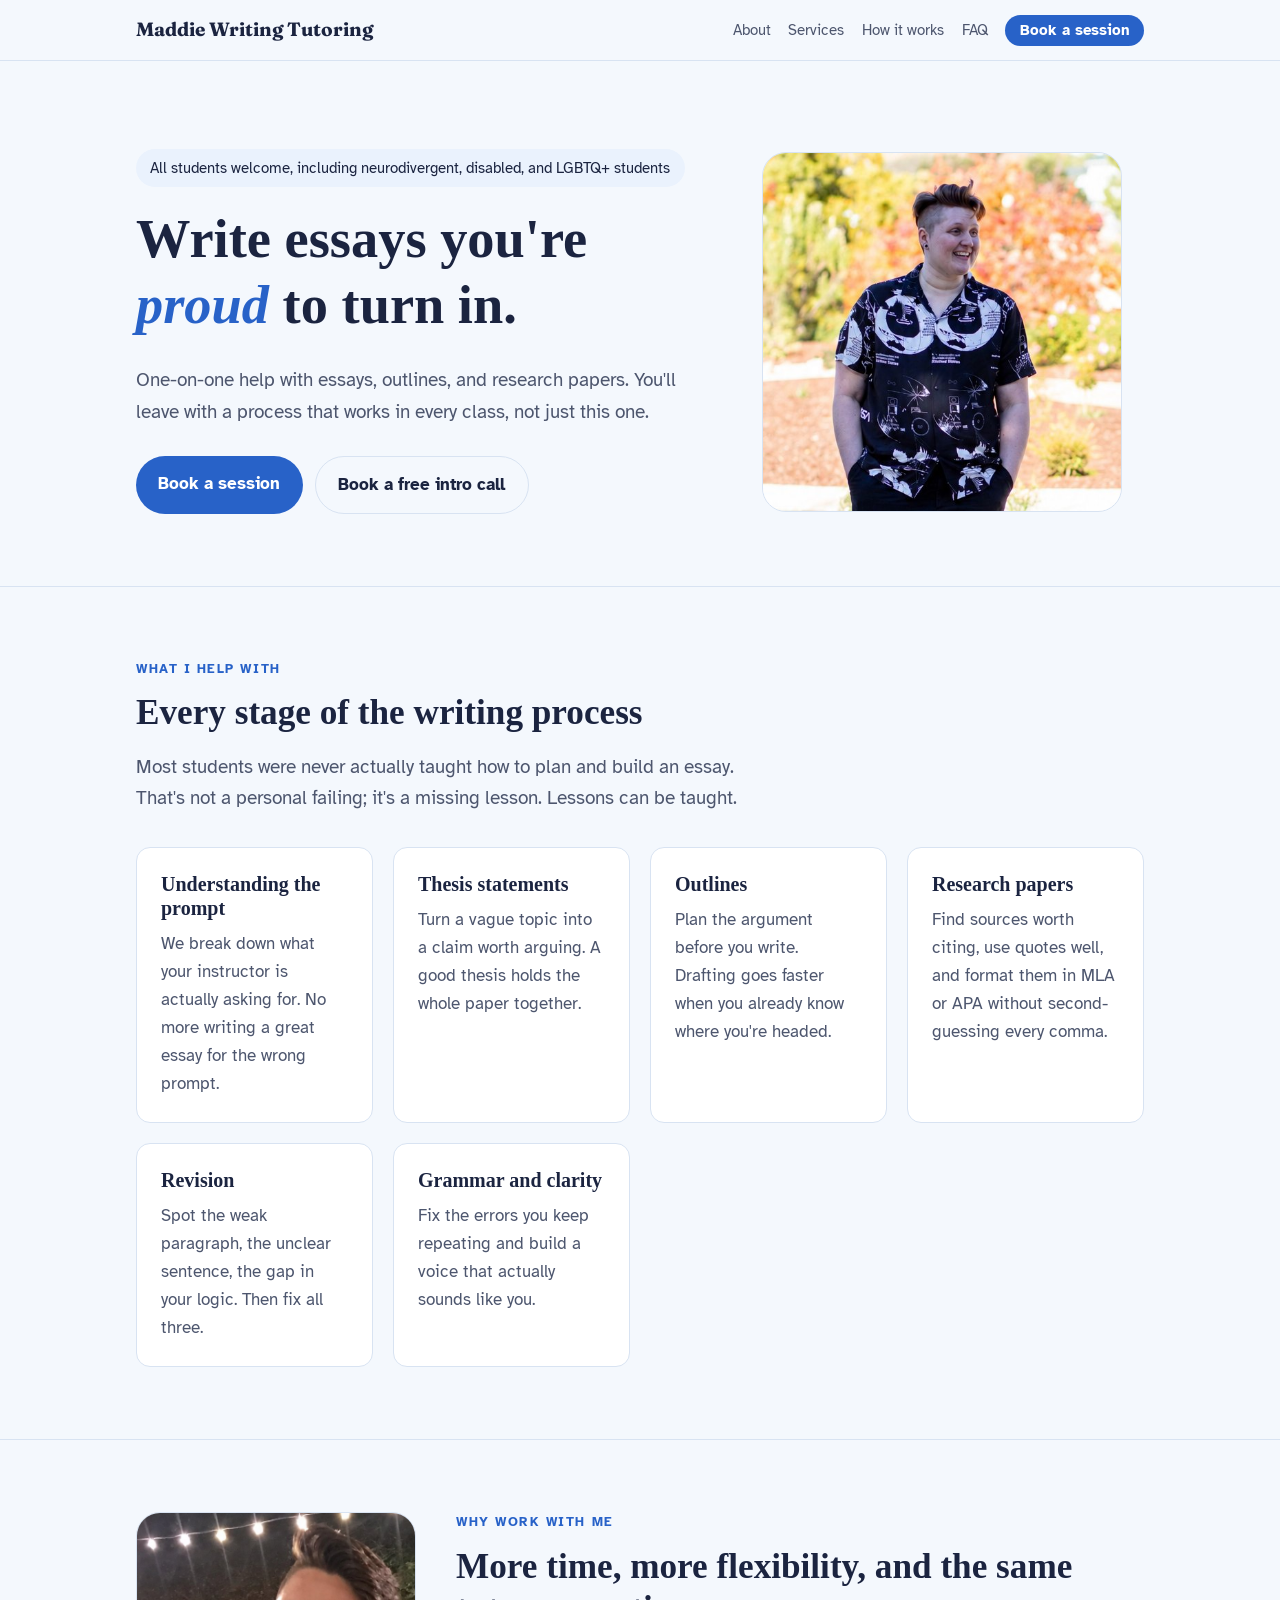
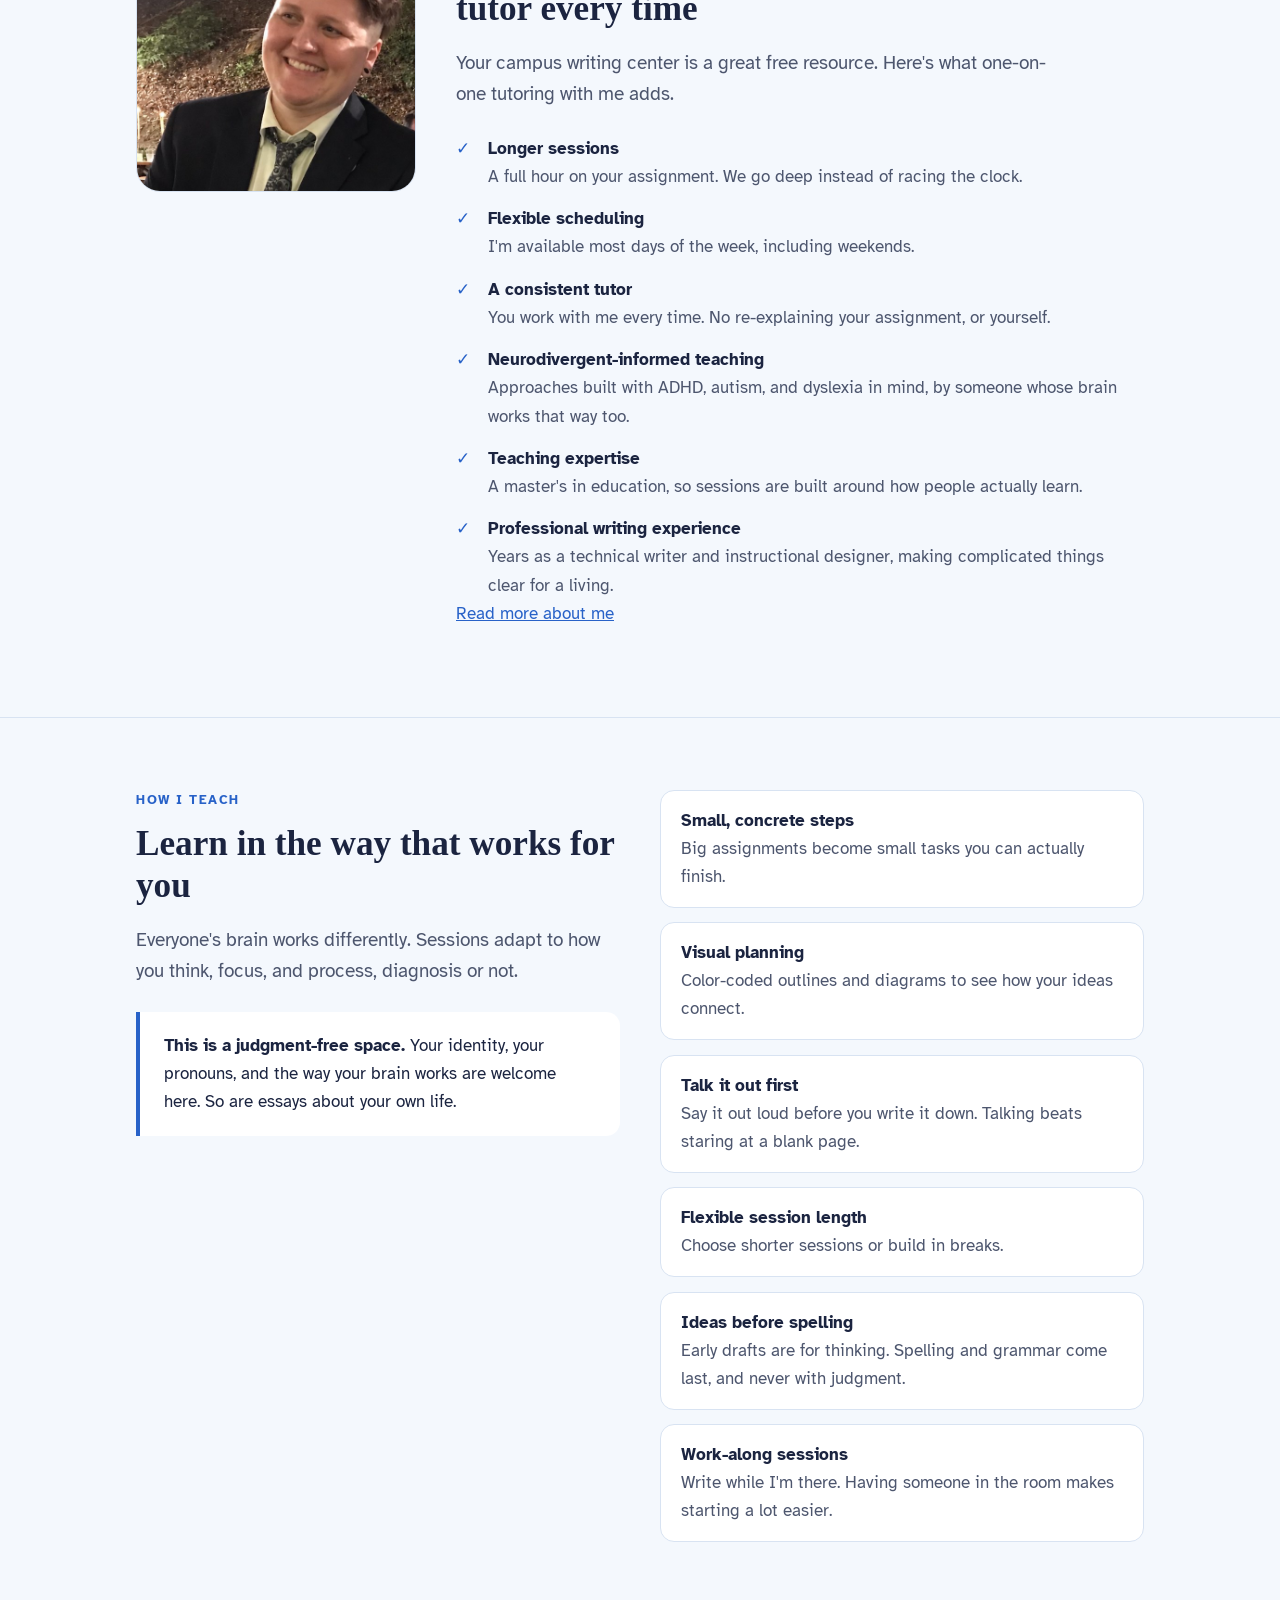
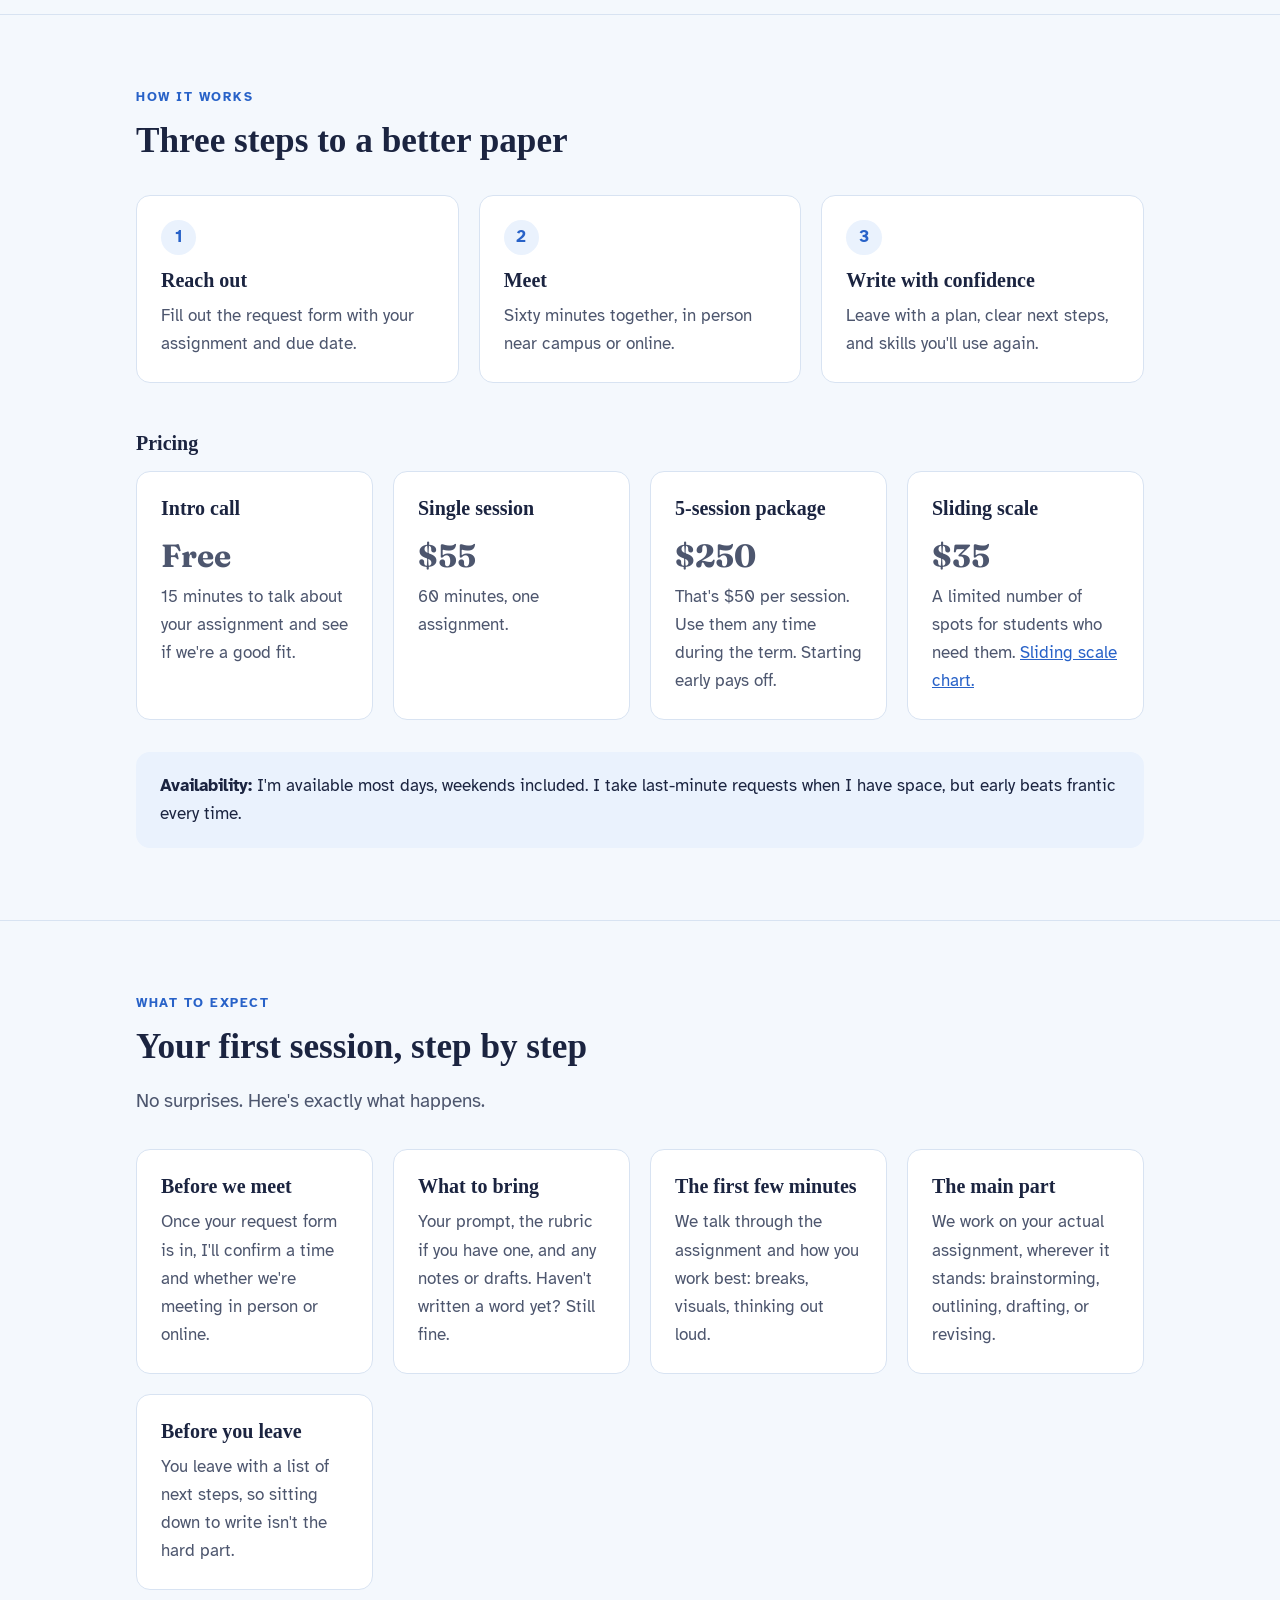
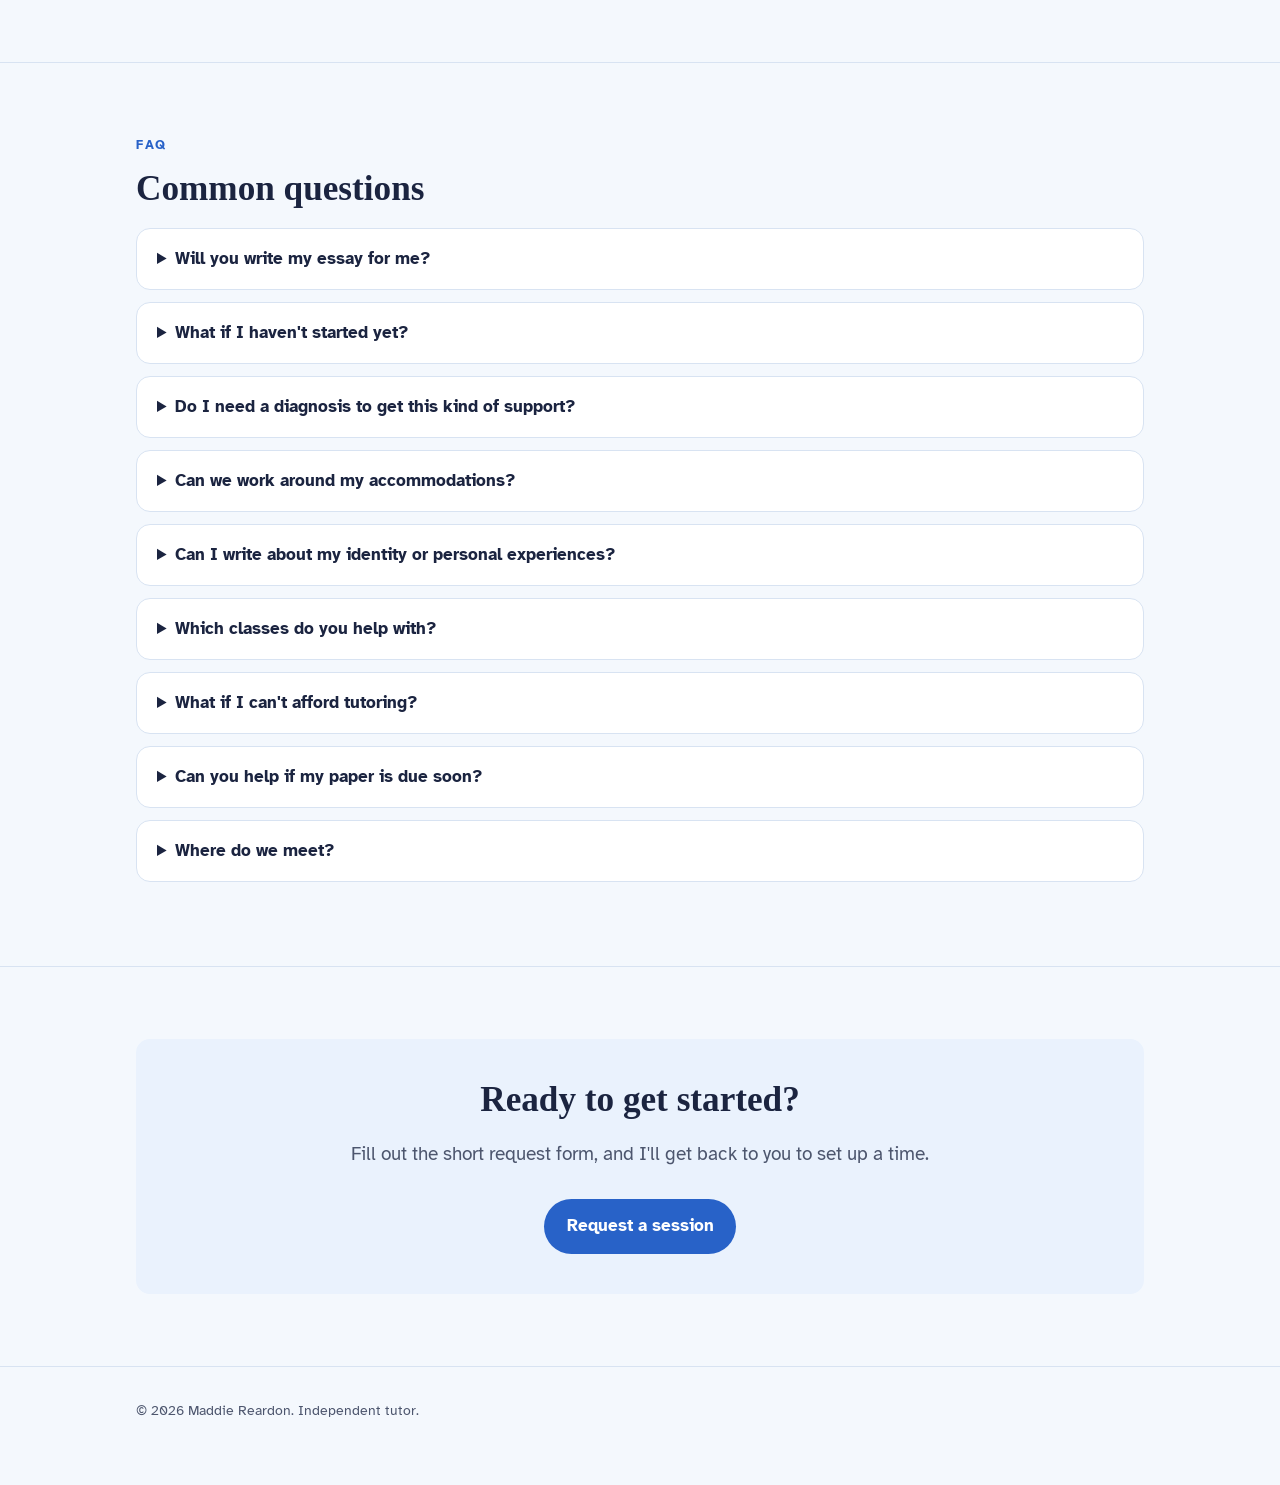
==== commit e33976a0: "Update index.html" ====
--- a/index.html
+++ b/index.html
@@ -26,7 +26,6 @@
             <li><a class="nav-cta" href="https://docs.google.com/forms/d/e/1FAIpQLSePEznkrwSPuCQf_QwcXPQMdWUTkeyd27yQWrA2que5HKIqXQ/viewform?usp=header">Book a session</a></li>
           </ul>
         </nav>
-        <button class="toggle" id="readable-toggle" type="button" aria-pressed="false">Easier reading</button>
       </div>
     </div>
   </header>
--- a/styles.css
+++ b/styles.css
@@ -31,7 +31,7 @@
   color: var(--ink);
   font: 400 1.0625rem/1.65 "Atkinson Hyperlegible", Verdana, system-ui, sans-serif;
 }
-h1, h2, h3 { font-family: Fraunces, Georgia, serif; line-height: 1.2; margin: 0 0 .5em; }
+h1, h2, h3 { font-family: Verdana; line-height: 1.2; margin: 0 0 .5em; }
 h1 { font-size: clamp(2.1rem, 5vw, 3.4rem); }
 h2 { font-size: clamp(1.6rem, 3.5vw, 2.2rem); }
 h3 { font-size: 1.25rem; }
@@ -124,15 +124,6 @@
 .statement p:last-child { margin: 0; }
 .contact .note { color: var(--muted); font-size: .95rem; margin-top: 1.25rem; }
 
-/* Easier reading: hyperlegible headings too, extra spacing, no italics.
-   Body text is already Atkinson Hyperlegible by default. */
-body.readable h1, body.readable h2, body.readable h3,
-body.readable .brand, body.readable .price {
-  font-family: "Atkinson Hyperlegible", Verdana, sans-serif;
-}
-body.readable { line-height: 1.85; letter-spacing: .02em; word-spacing: .08em; }
-body.readable em, body.readable .hint { font-style: normal; }
-
 footer { padding: 2rem 0 3rem; color: var(--muted); font-size: .9rem; border-top: 1px solid var(--line); }
 
 /* About page */
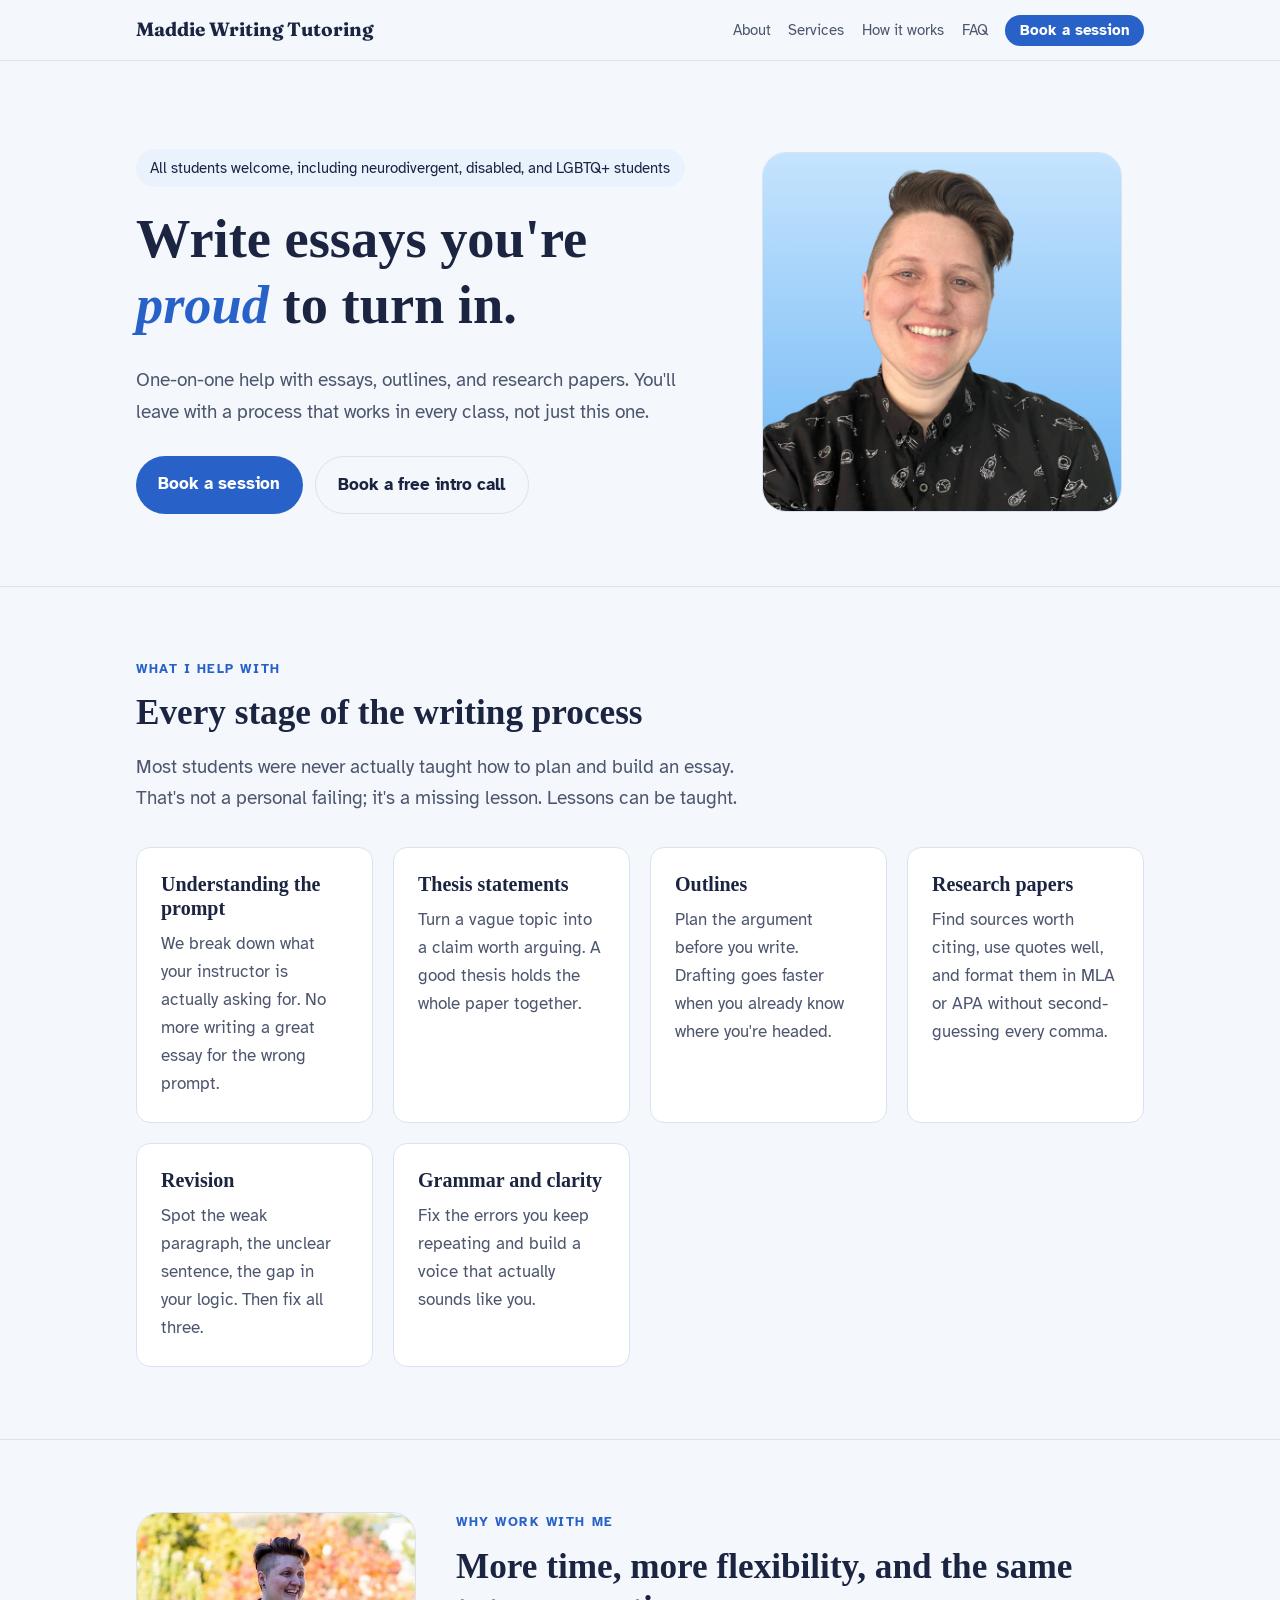
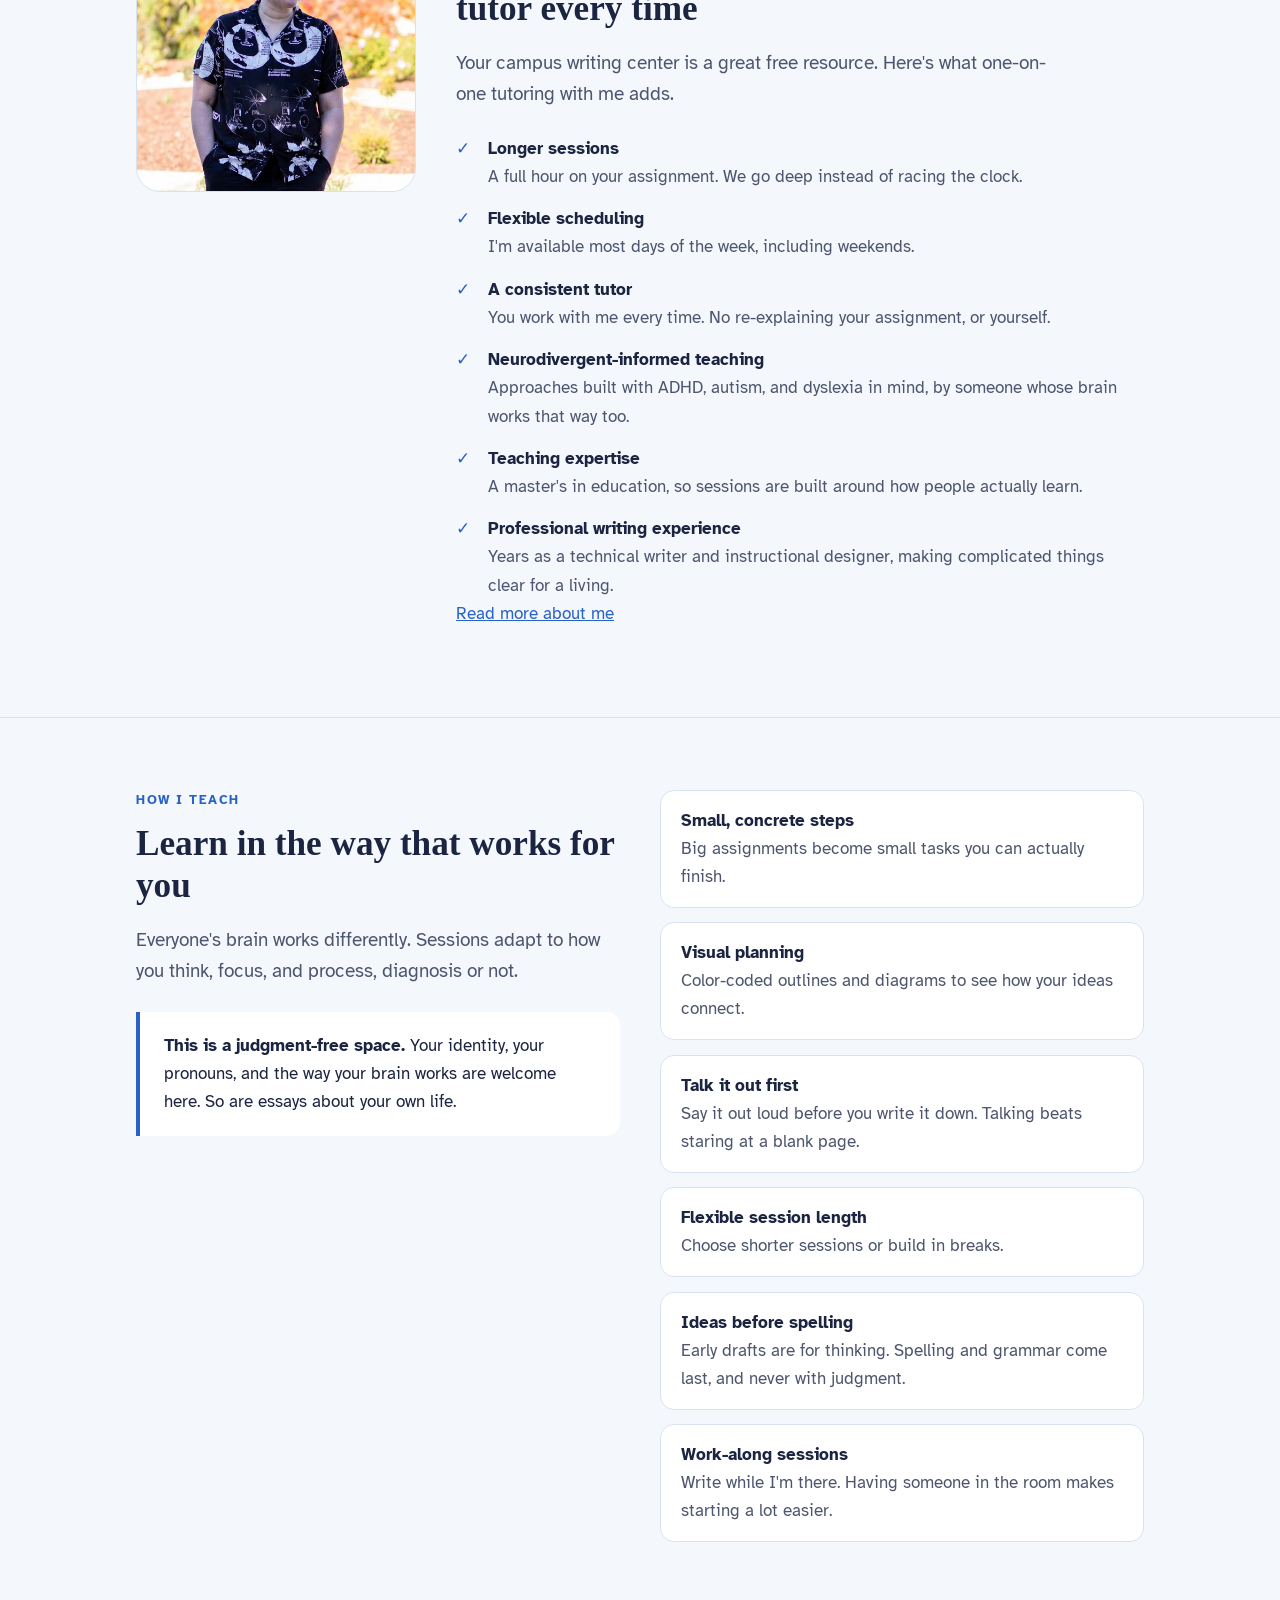
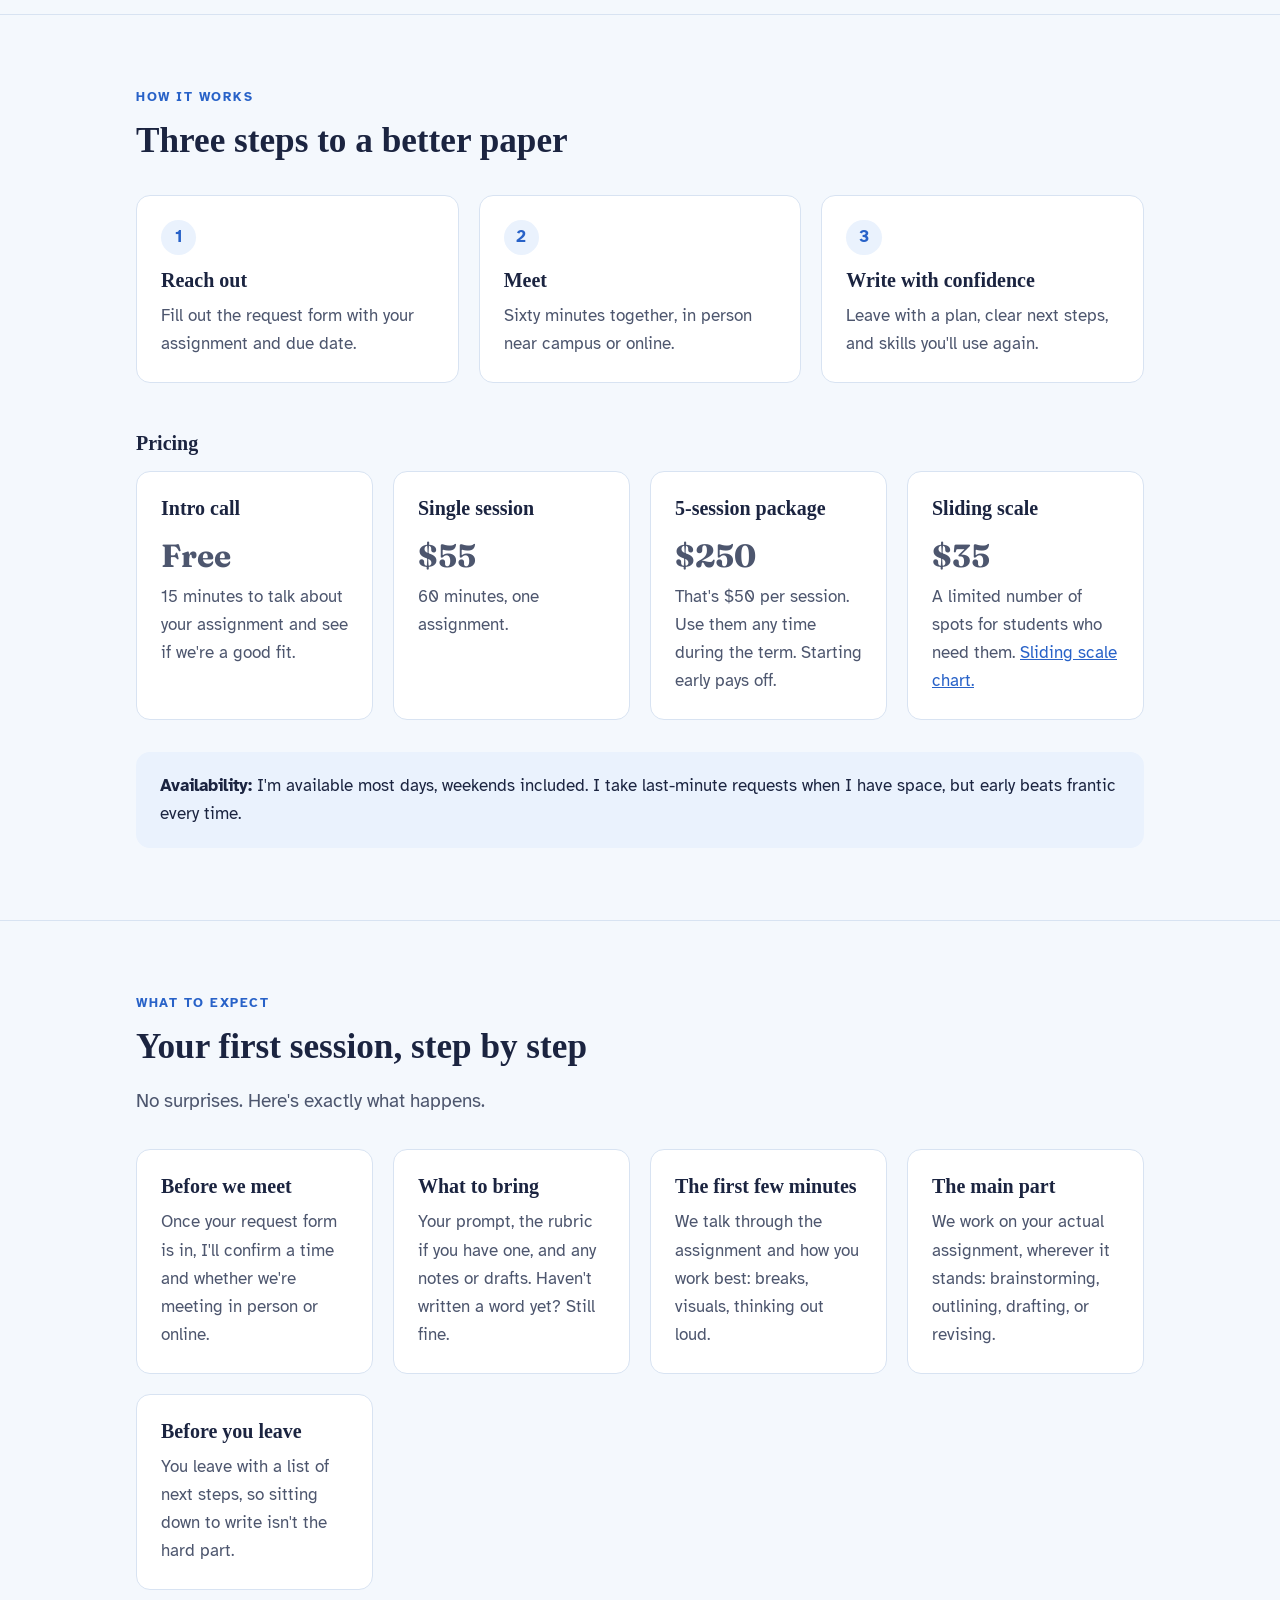
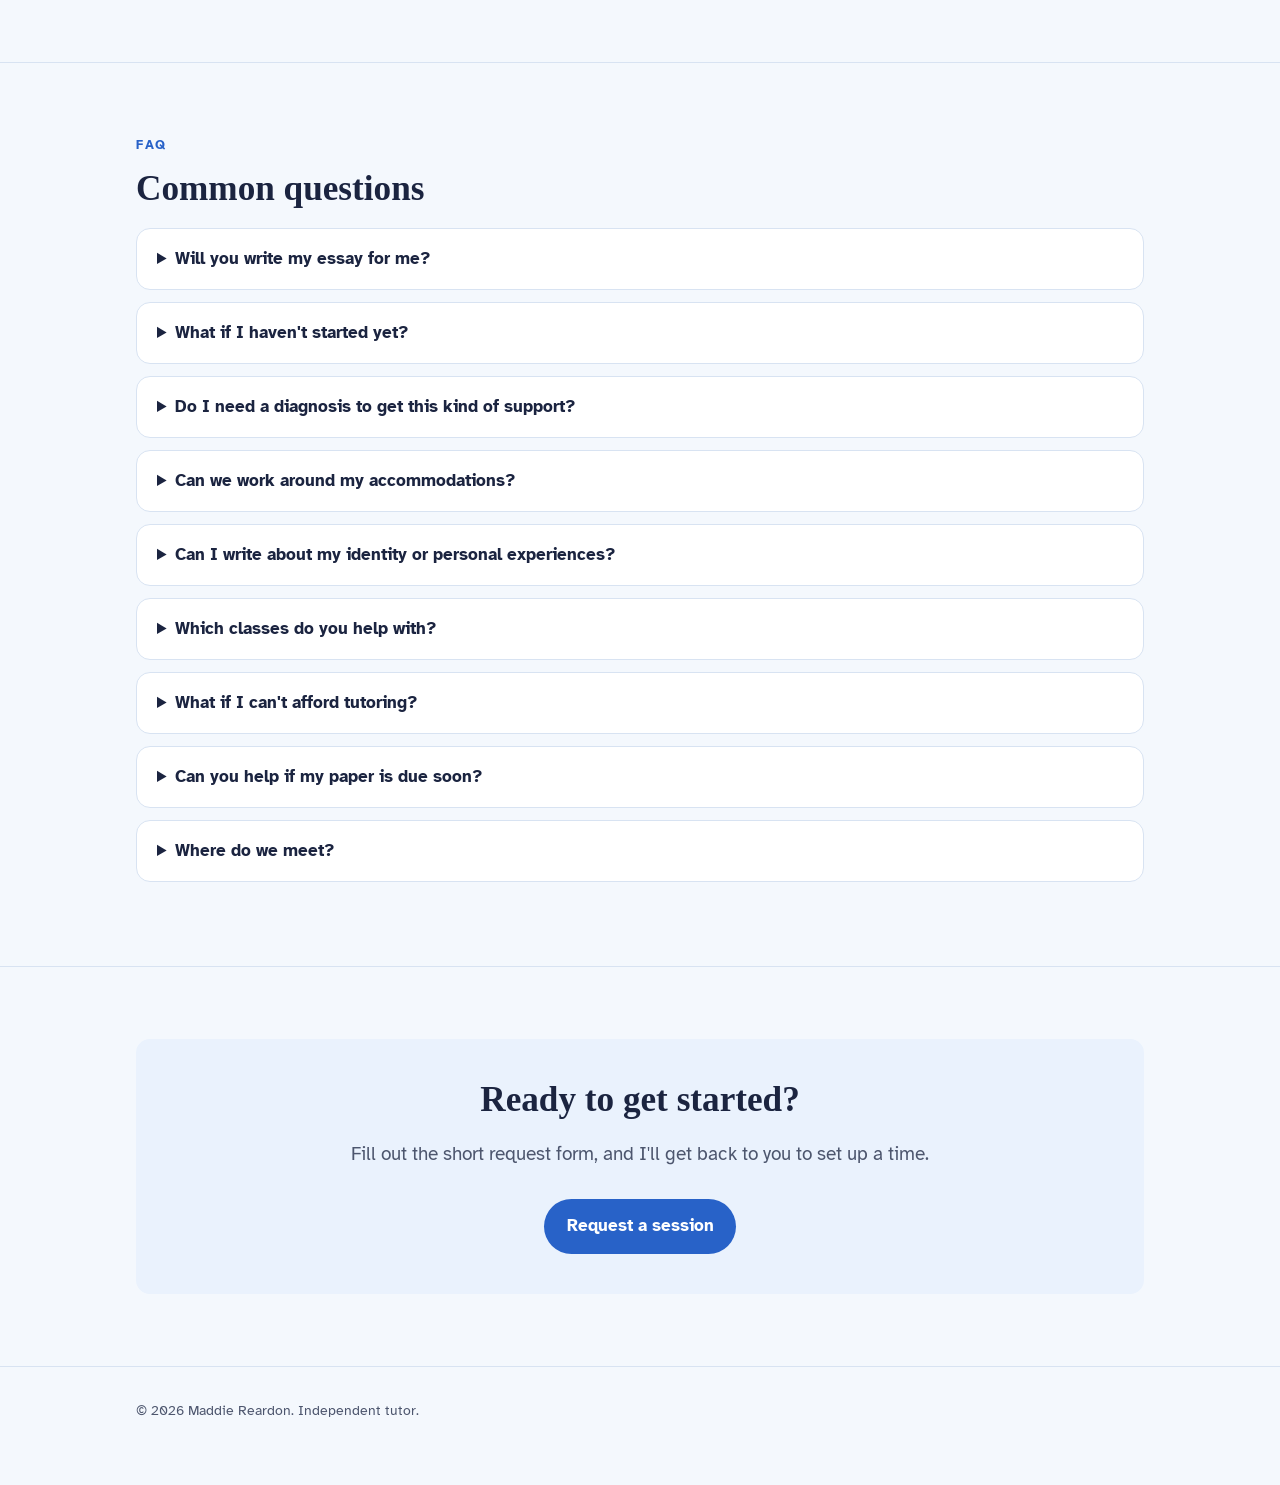
==== commit 257daa24: "Update index.html" ====
--- a/index.html
+++ b/index.html
@@ -42,7 +42,7 @@
           <a class="btn ghost" href="https://docs.google.com/forms/d/e/1FAIpQLSePEznkrwSPuCQf_QwcXPQMdWUTkeyd27yQWrA2que5HKIqXQ/viewform?usp=header">Book a free intro call</a>
         </div>
         </div>
-        <img class="photo" src="assets/maddie-hero.jpg" alt="Maddie, smiling, standing outdoors in a shirt printed with NASA Voyager Golden Record diagrams" width="360" height="360">
+        <img class="photo" src="assets/maddie-headshot.png" alt="Maddie smiling in a space-printed shirt" width="360" height="360">
       </div>
     </section>
 
@@ -64,7 +64,7 @@
 
     <section id="why">
       <div class="wrap why">
-        <img class="photo" src="assets/maddie-why.jpg" alt="Maddie, smiling, seated outdoors at an evening event in a dark blazer and patterned tie" width="280" height="280">
+        <img class="photo" src="assets/maddie-hero.jpg" alt="Maddie, smiling, seated outdoors at an evening event in a dark blazer and patterned tie" width="280" height="280">
         <div>
           <p class="eyebrow">Why work with me</p>
           <h2>More time, more flexibility, and the same tutor every time</h2>
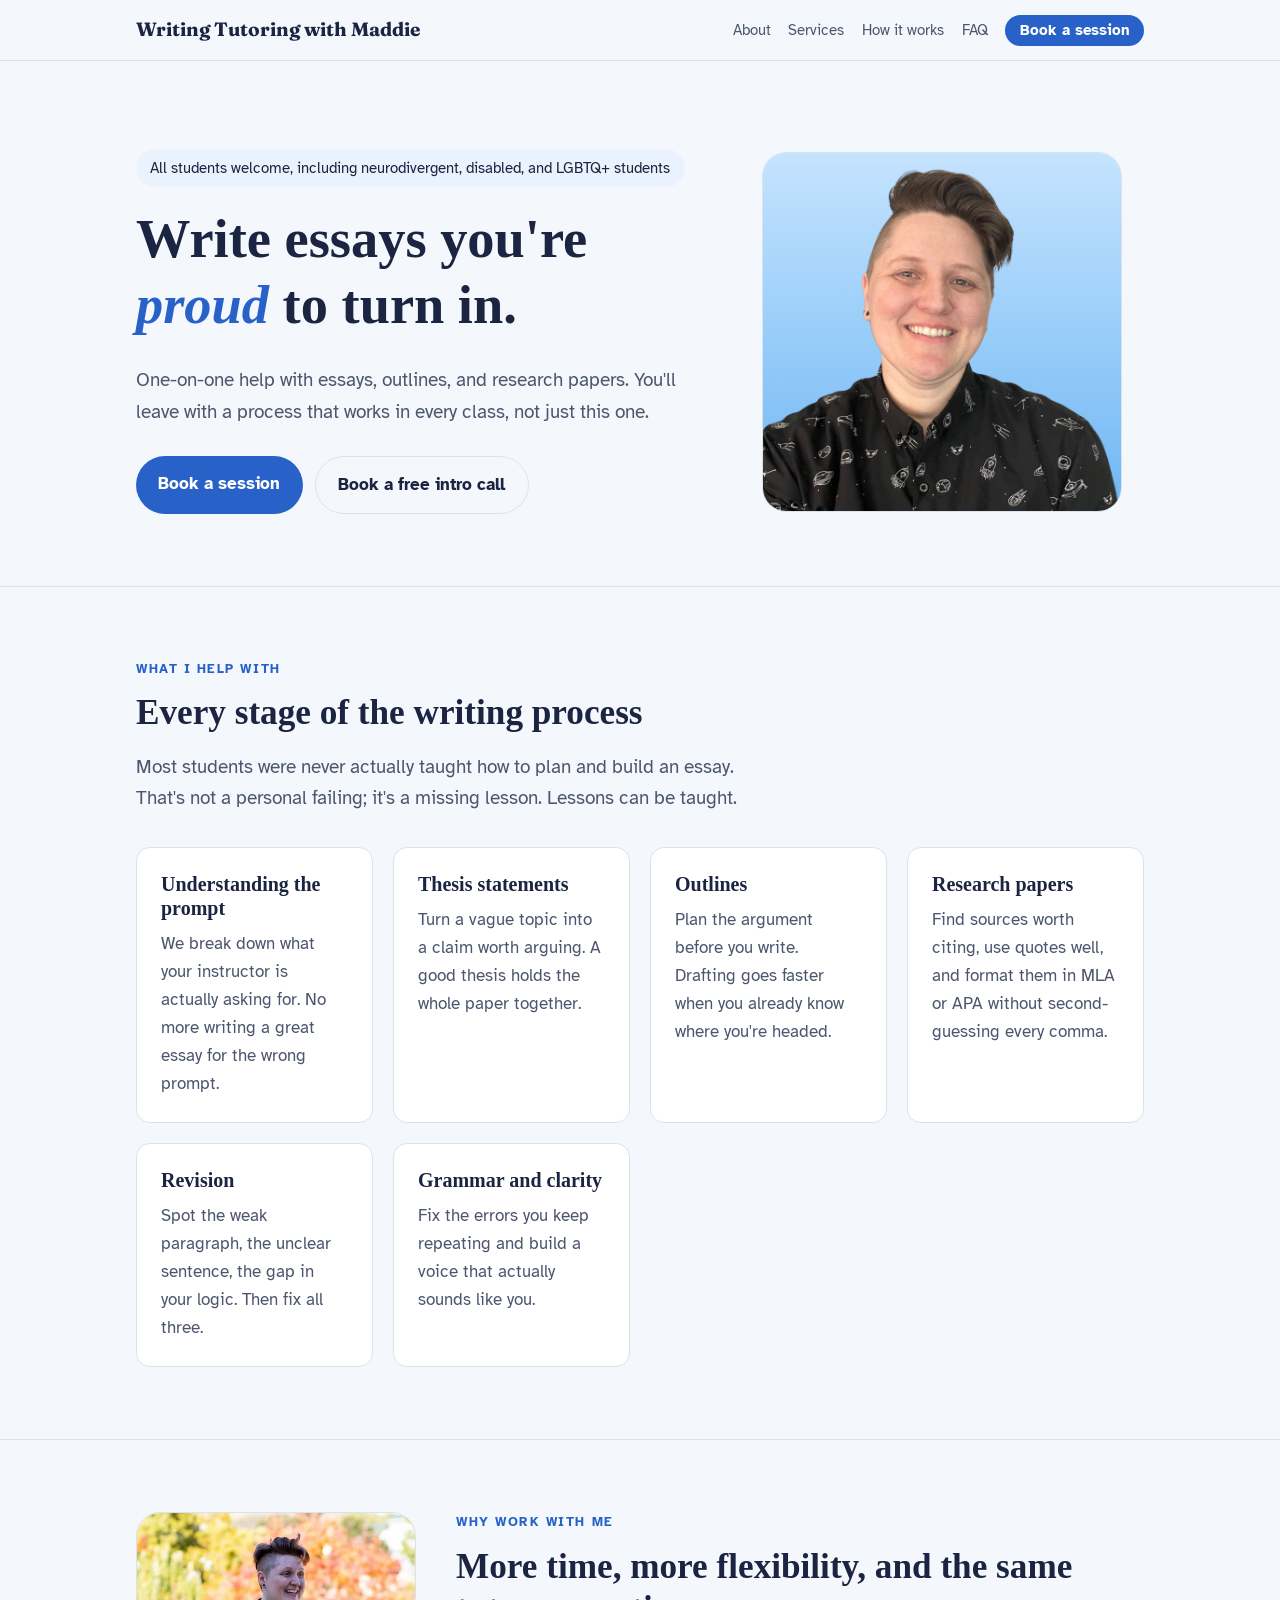
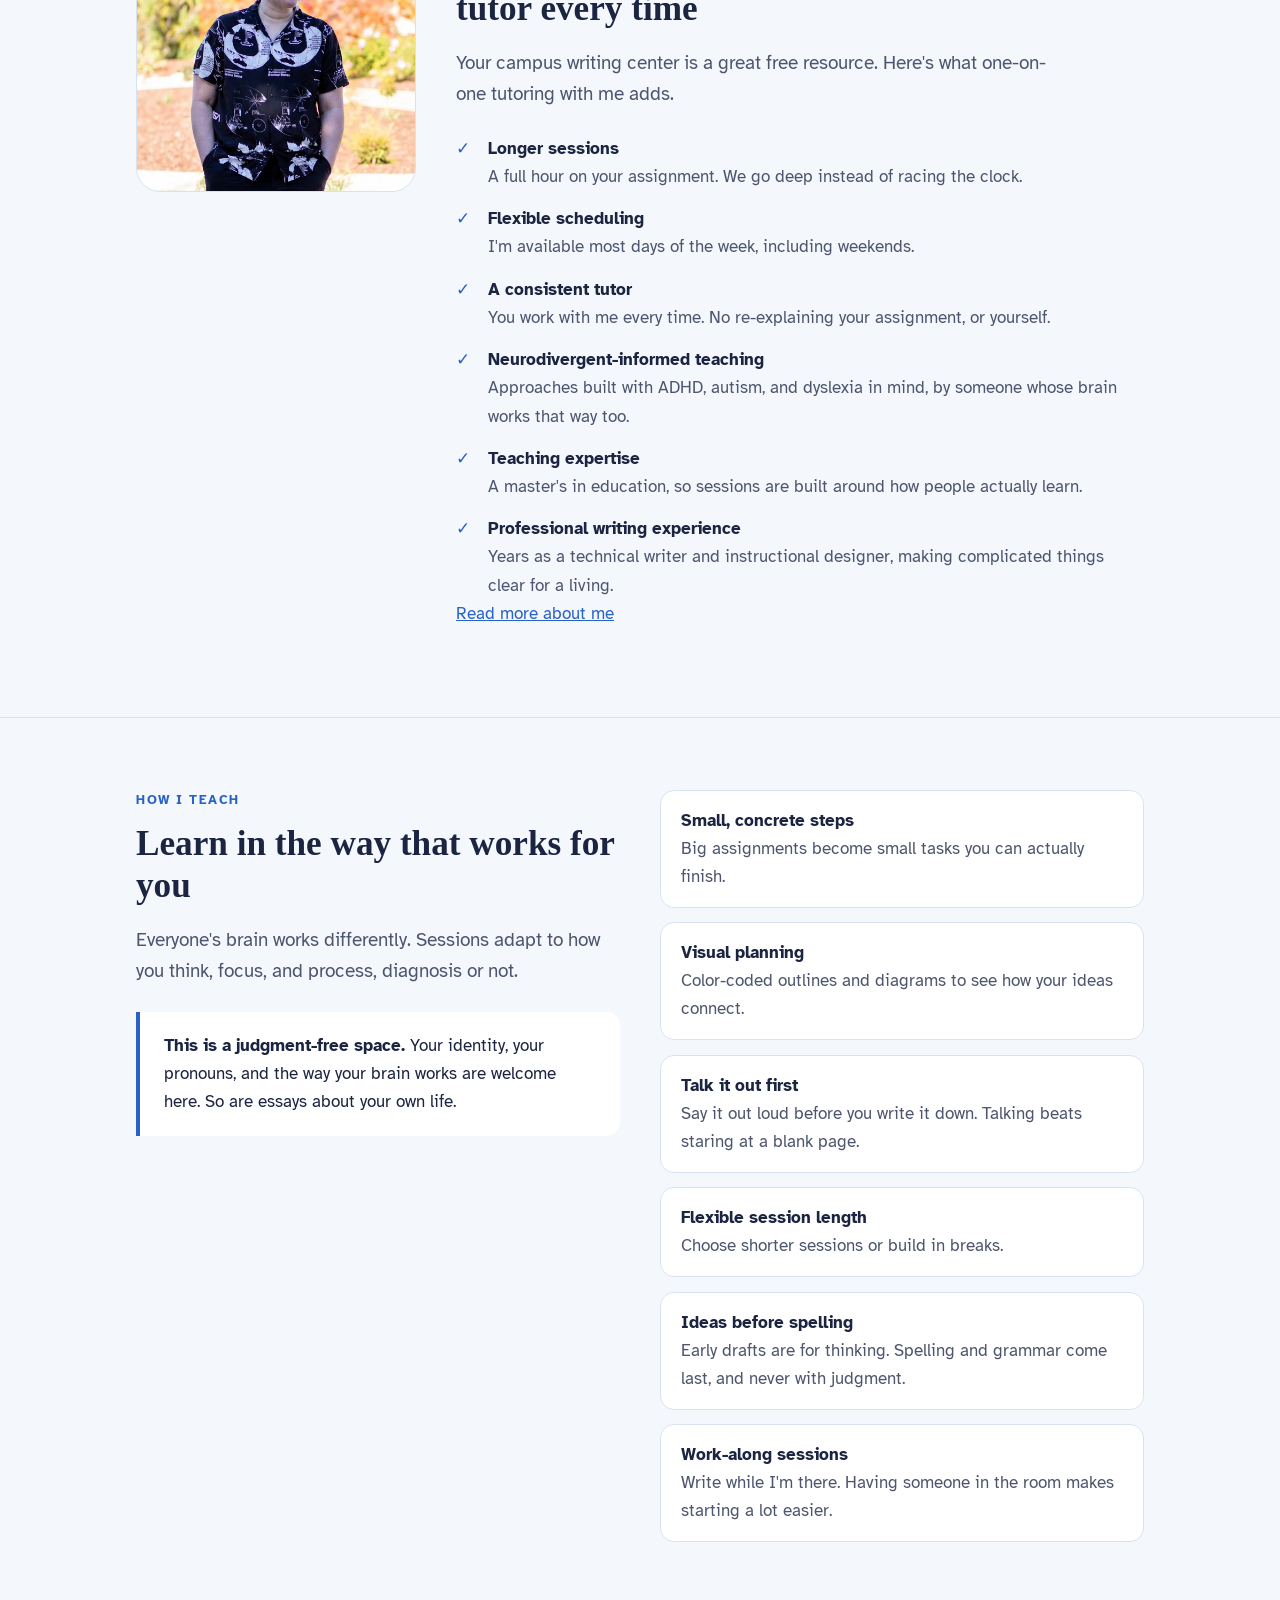
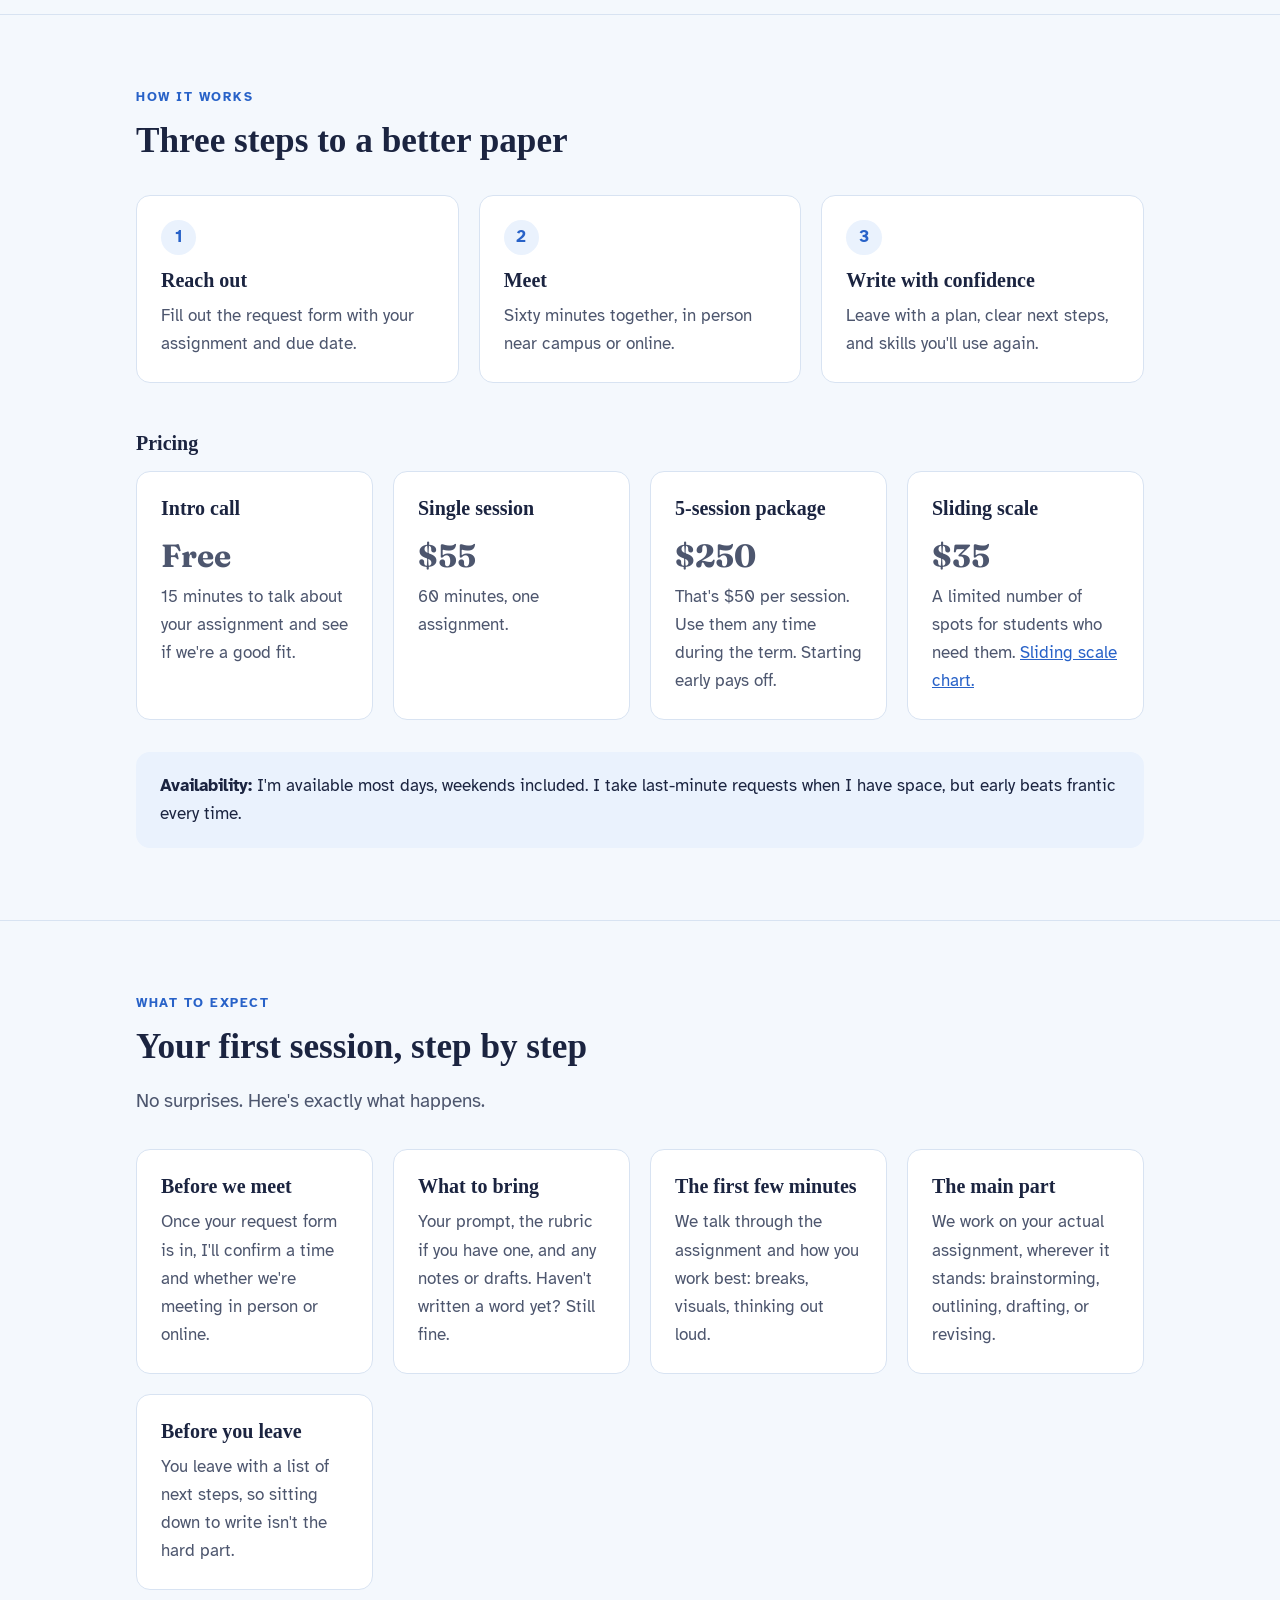
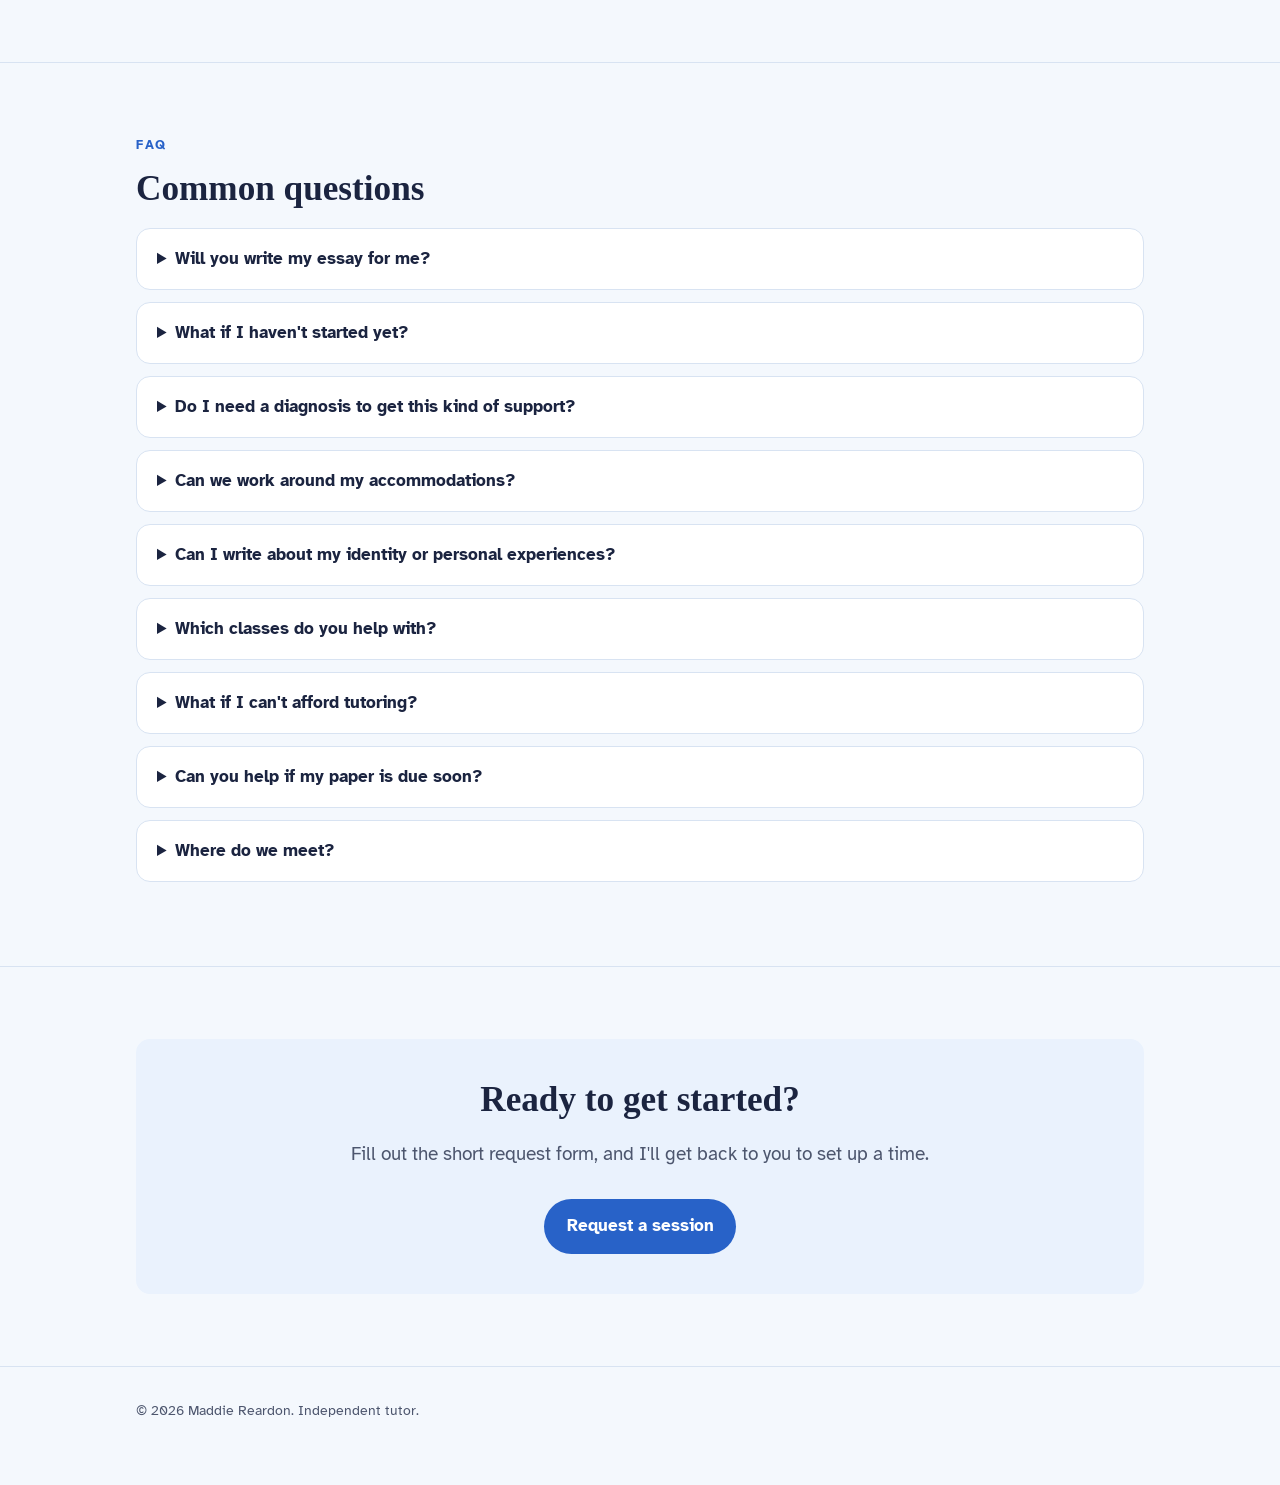
==== commit 1a44156b: "Update title and brand name in index.html" ====
--- a/index.html
+++ b/index.html
@@ -3,7 +3,7 @@
 <head>
   <meta charset="utf-8">
   <meta name="viewport" content="width=device-width, initial-scale=1">
-  <title>Essay Writing Tutoring for Community College Students</title>
+  <title>Essay and Writing Tutoring</title>
   <meta name="description" content="One-on-one help with essays, outlines, and research papers for community college students.">
   <link rel="preconnect" href="https://fonts.googleapis.com">
   <link rel="preconnect" href="https://fonts.gstatic.com" crossorigin>
@@ -15,7 +15,7 @@
 
   <header class="site">
     <div class="wrap">
-      <a class="brand" href="index.html">Maddie Writing Tutoring</a>
+      <a class="brand" href="index.html">Writing Tutoring with Maddie</a>
       <div class="header-right">
         <nav aria-label="Main">
           <ul>
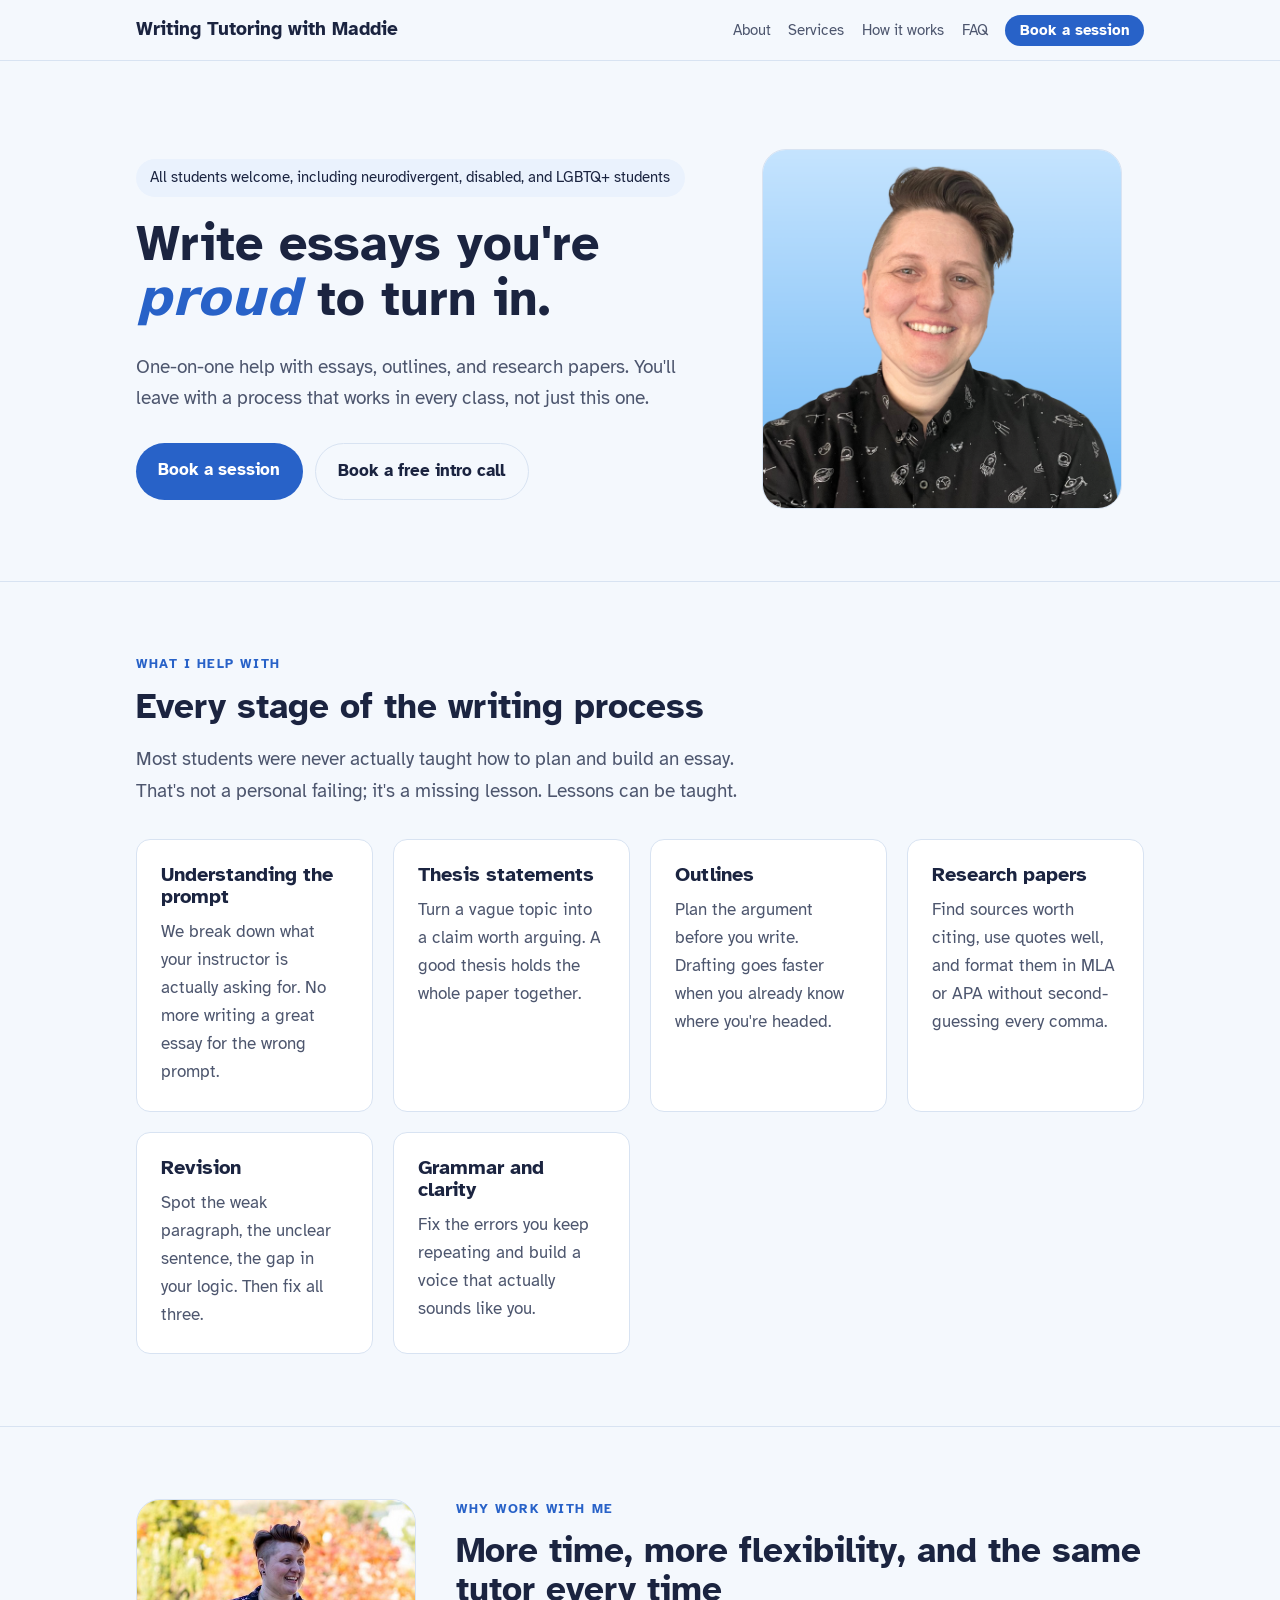
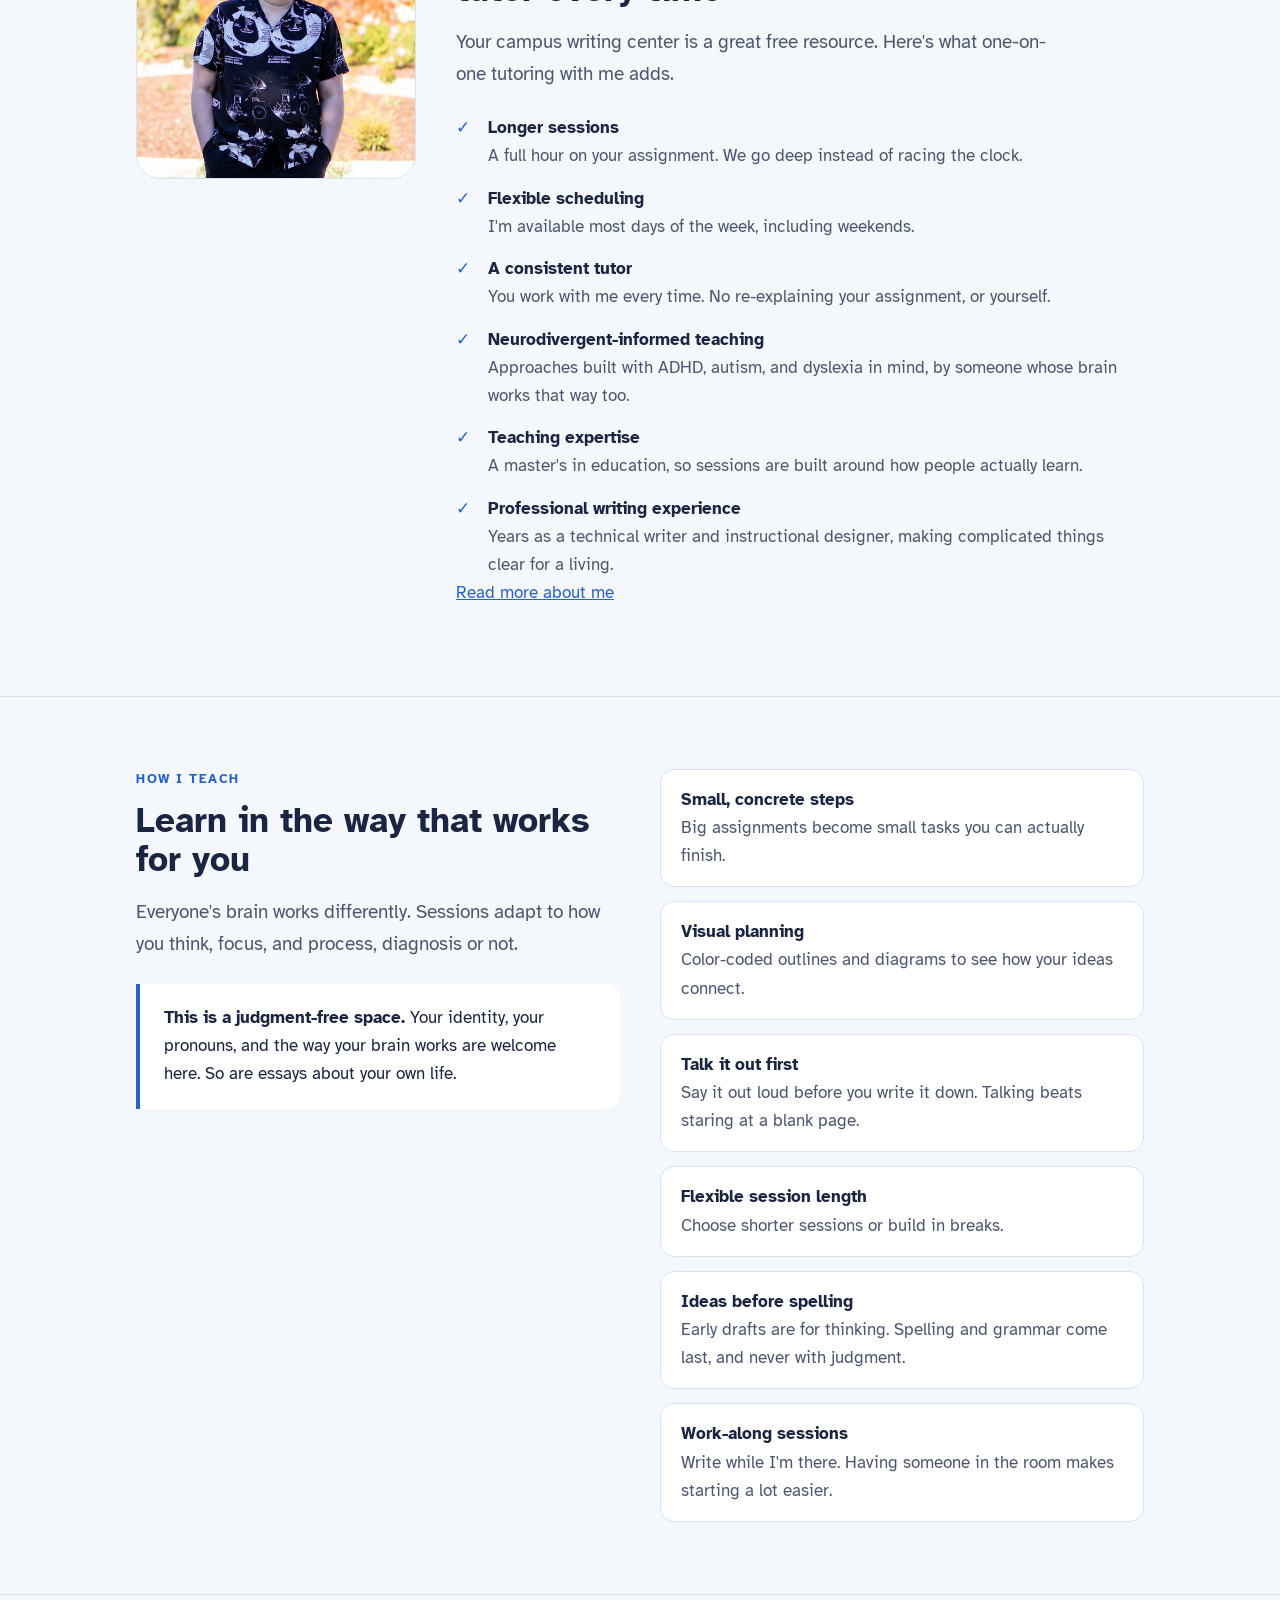
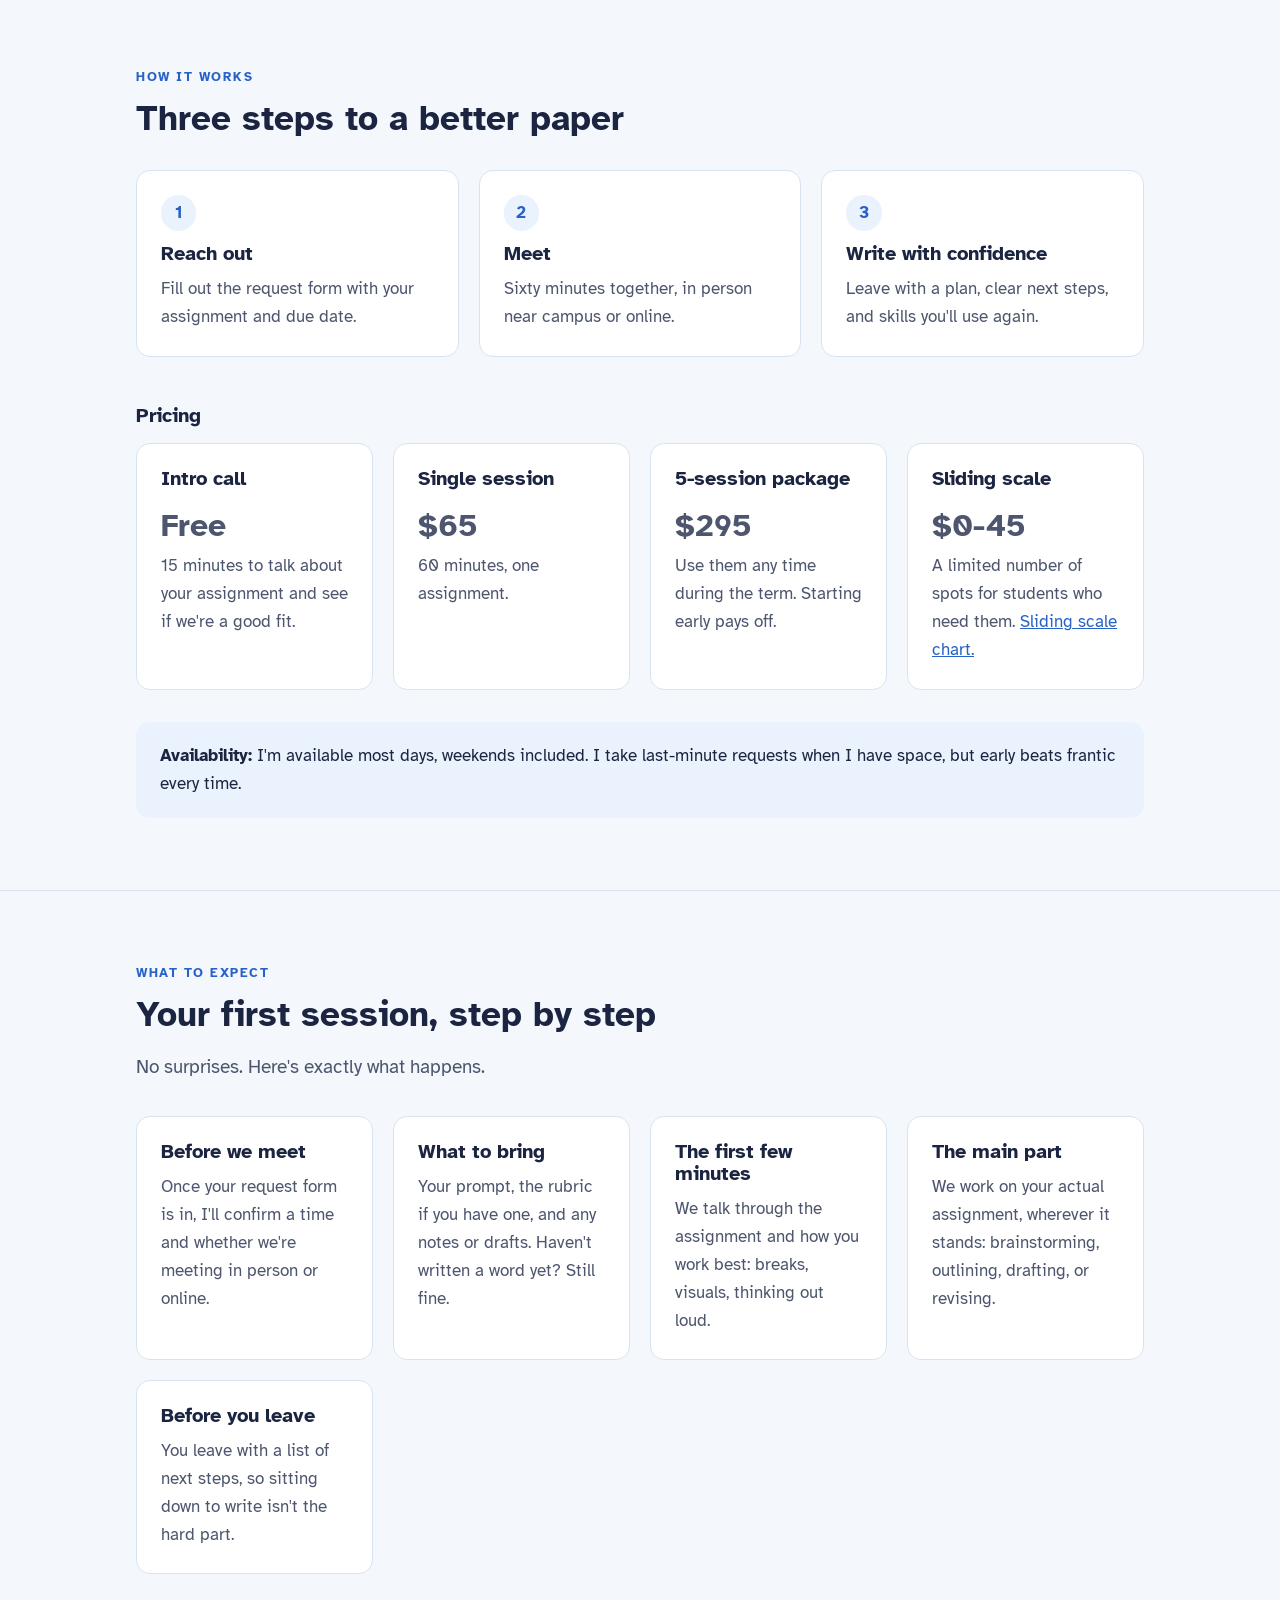
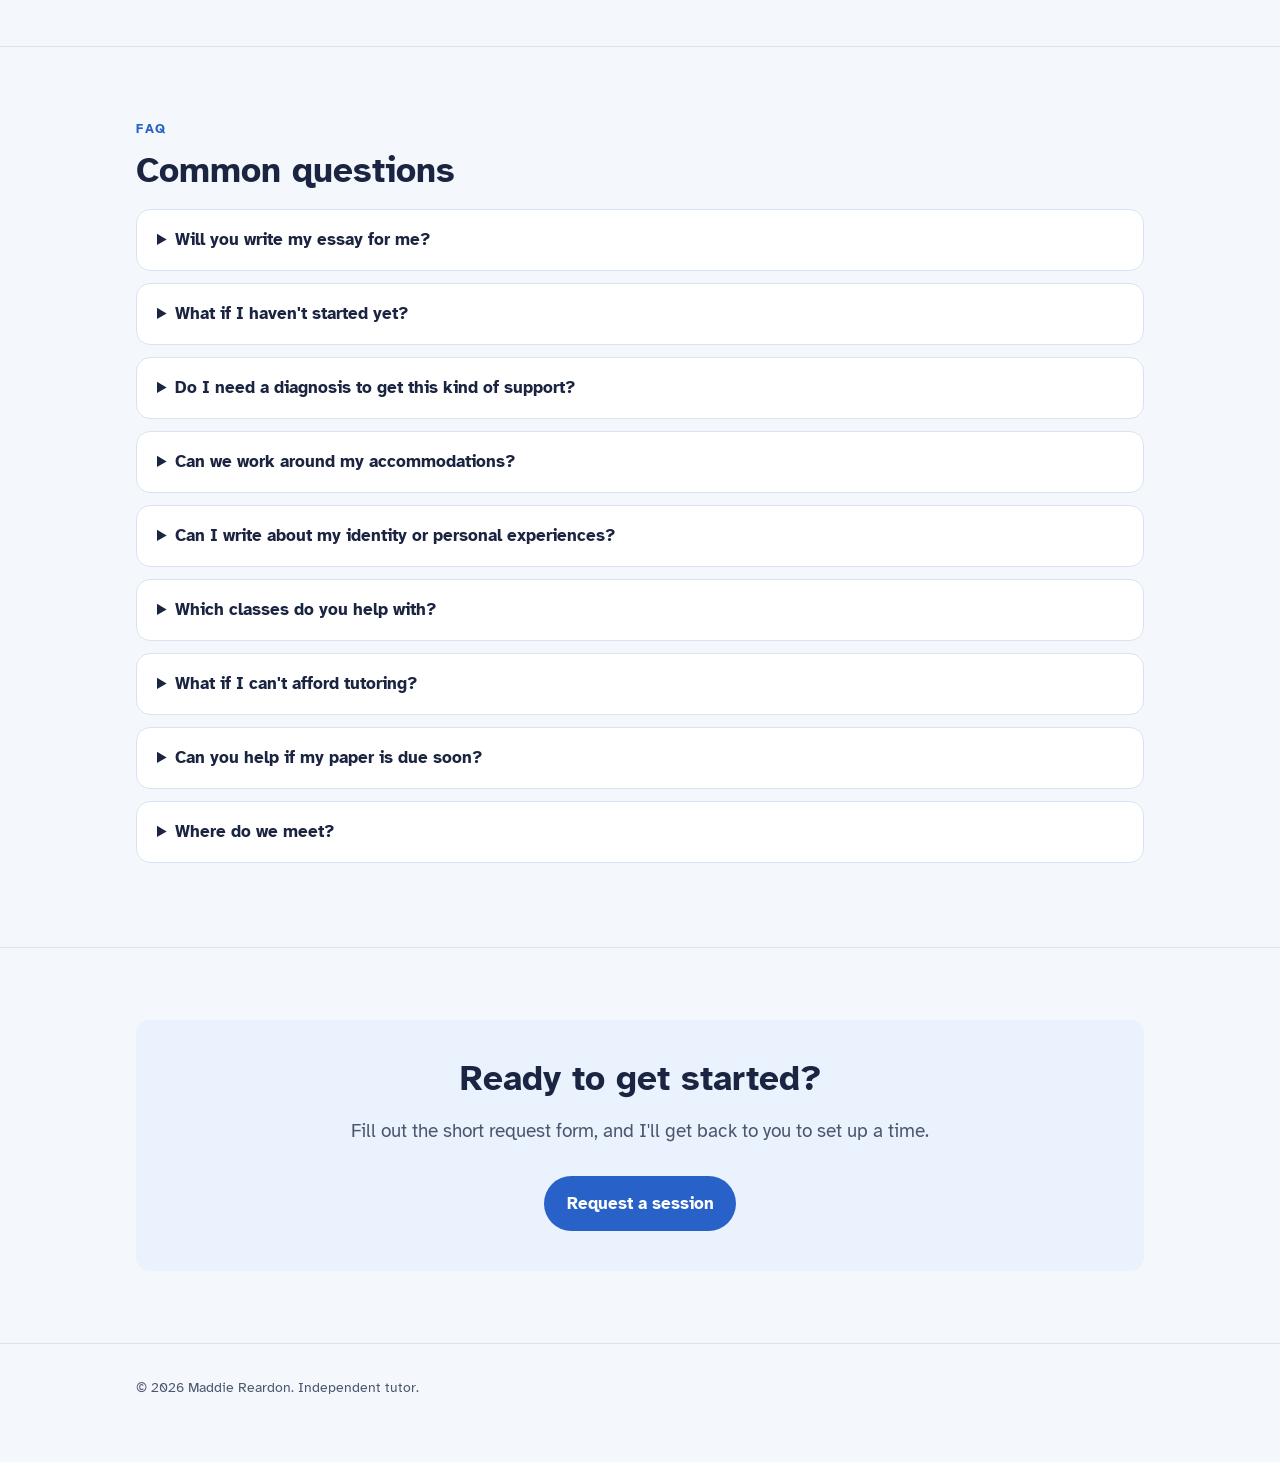
==== commit c86328a0: "Update pricing for sessions in index.html" ====
--- a/index.html
+++ b/index.html
@@ -121,17 +121,17 @@
           </div>
           <div class="card">
             <h3>Single session</h3>
-            <p class="price">$55</p>
+            <p class="price">$65</p>
             <p>60 minutes, one assignment.</p>
           </div>
           <div class="card">
             <h3>5-session package</h3>
-            <p class="price">$250</p>
-            <p>That's $50 per session. Use them any time during the term. Starting early pays off.</p>
+            <p class="price">$295</p>
+            <p>Use them any time during the term. Starting early pays off.</p>
           </div>
           <div class="card">
             <h3>Sliding scale</h3>
-            <p class="price">$35</p>
+            <p class="price">$0-45</p>
             <p>A limited number of spots for students who need them. <a href="assets/sliding-scale_alexis-cunningfolk-britt-hawthorne-2.png">Sliding scale chart.</a></p>
           </div>
         </div>
--- a/styles.css
+++ b/styles.css
@@ -31,8 +31,8 @@
   color: var(--ink);
   font: 400 1.0625rem/1.65 "Atkinson Hyperlegible", Verdana, system-ui, sans-serif;
 }
-h1, h2, h3 { font-family: Verdana; line-height: 1.2; margin: 0 0 .5em; }
-h1 { font-size: clamp(2.1rem, 5vw, 3.4rem); }
+h1, h2, h3 { font-family: "Atkinson Hyperlegible", Verdana, system-ui, sans-serif; line-height: 1.1; margin: 0 0 .5em; }
+h1 { font-size: clamp(2.0rem, 4vw, 3.1rem); }
 h2 { font-size: clamp(1.6rem, 3.5vw, 2.2rem); }
 h3 { font-size: 1.25rem; }
 p { margin: 0 0 1em; }
@@ -55,7 +55,7 @@
   display: flex; align-items: center; justify-content: space-between;
   gap: 1rem; padding-block: .9rem; flex-wrap: wrap;
 }
-.brand { font-family: Fraunces, serif; font-weight: 700; font-size: 1.2rem; color: var(--ink); text-decoration: none; }
+.brand { font-family: "Atkinson Hyperlegible", Verdana, system-ui, sans-serif; font-weight: 700; font-size: 1.2rem; color: var(--ink); text-decoration: none; }
 nav ul { list-style: none; margin: 0; padding: 0; display: flex; gap: 1.1rem; flex-wrap: wrap; }
 nav a { color: var(--muted); text-decoration: none; font-weight: 500; font-size: .95rem; }
 nav a:hover { color: var(--accent); }
@@ -98,7 +98,7 @@
 summary { cursor: pointer; font-weight: 600; }
 details p { margin: .75rem 0 0; color: var(--muted); }
 
-.price { font-family: Fraunces, serif; font-size: 2rem; font-weight: 700; }
+.price { font-family: "Atkinson Hyperlegible", Verdana, system-ui, sans-serif; font-size: 2rem; font-weight: 700; }
 .contact { background: var(--accent-soft); border-radius: var(--radius); padding: 2.5rem; text-align: center; }
 .contact .lede { margin-inline: auto; }
 
@@ -131,7 +131,7 @@
 .creds { list-style: none; padding: 0; margin: 2rem 0 0; display: grid; gap: 1.25rem; grid-template-columns: repeat(auto-fit, minmax(230px, 1fr)); }
 .creds li { background: var(--surface); border: 1px solid var(--line); border-radius: var(--radius); padding: 1.5rem; }
 .creds .label { display: block; font-size: .8rem; font-weight: 600; letter-spacing: .1em; text-transform: uppercase; color: var(--accent); margin-bottom: .4rem; }
-.creds strong { display: block; font-family: Fraunces, Georgia, serif; font-size: 1.2rem; line-height: 1.3; margin-bottom: .4rem; }
+.creds strong { display: block; font-family: "Atkinson Hyperlegible", Verdana, system-ui, sans-serif; font-size: 1.2rem; line-height: 1.3; margin-bottom: .4rem; }
 .creds span:last-child { color: var(--muted); }
 body.readable .creds strong { font-family: "Atkinson Hyperlegible", Verdana, sans-serif; }
 .prose { max-width: 40rem; }
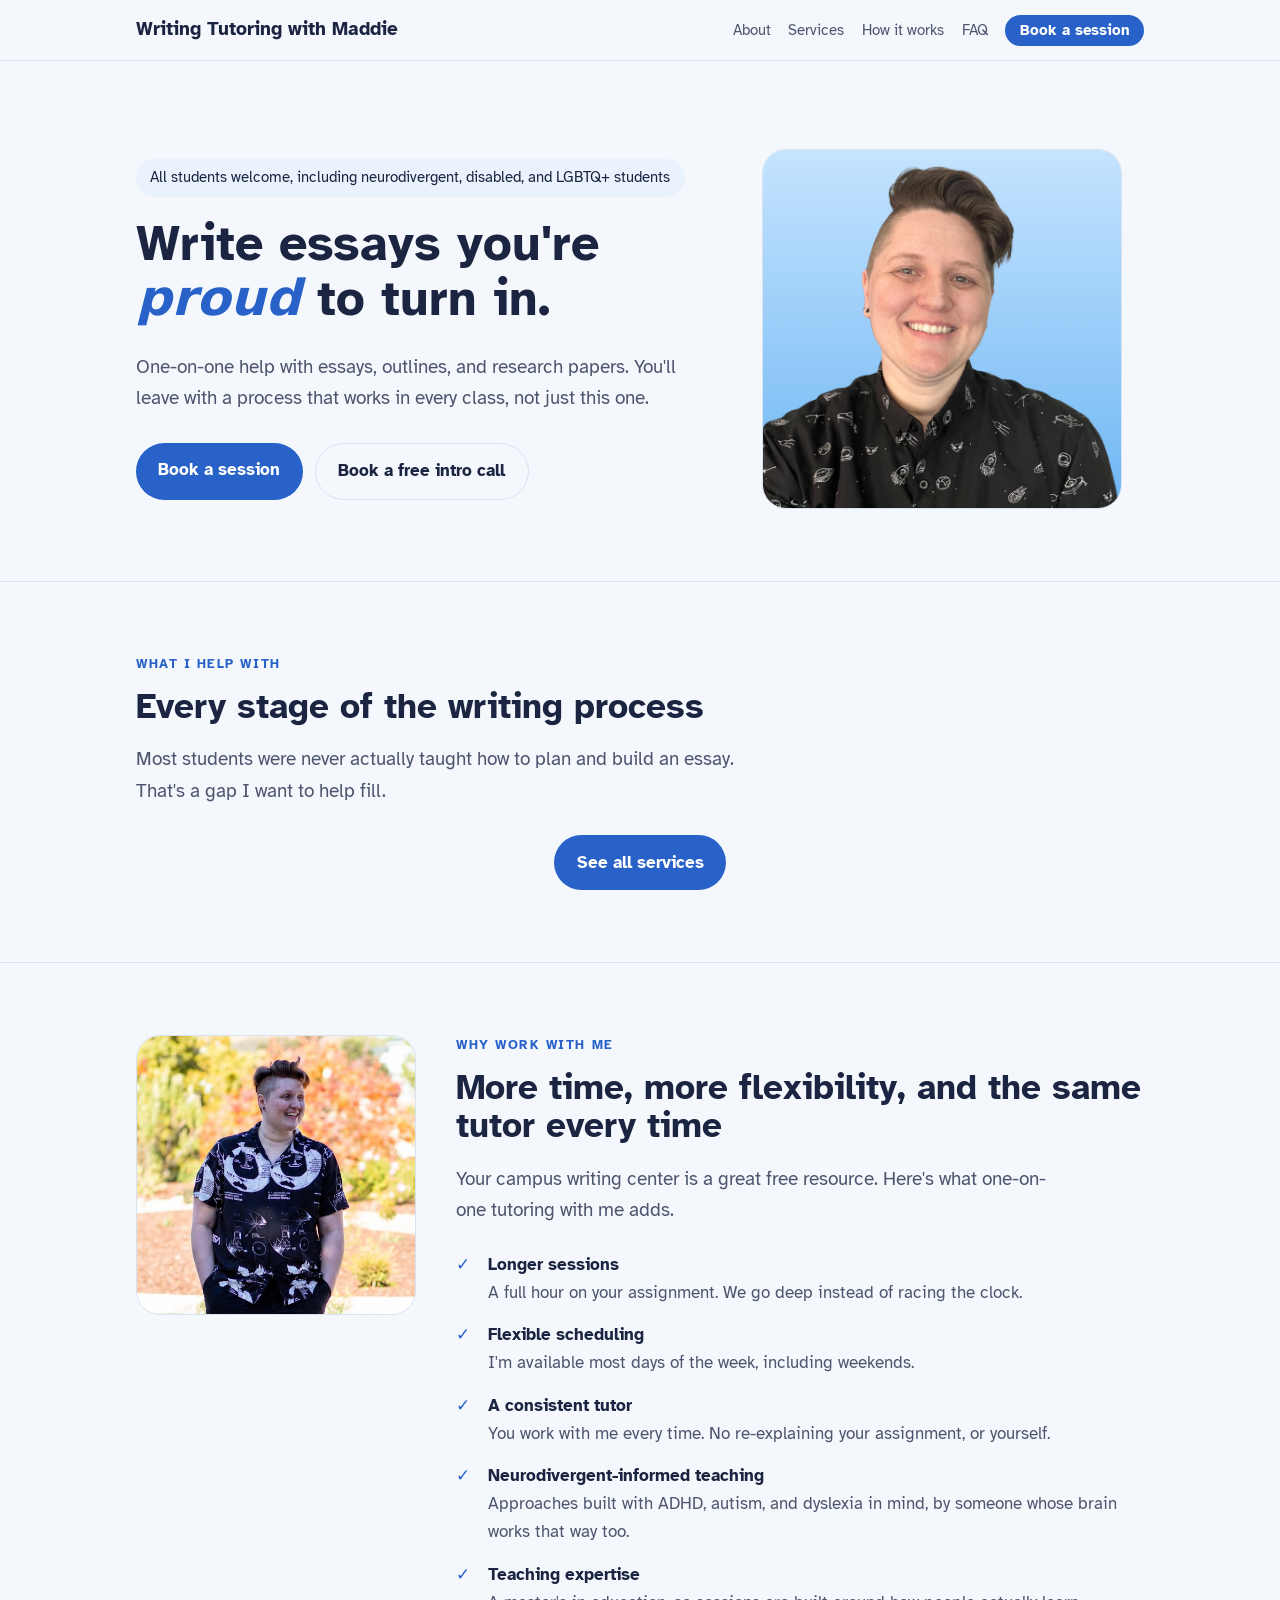
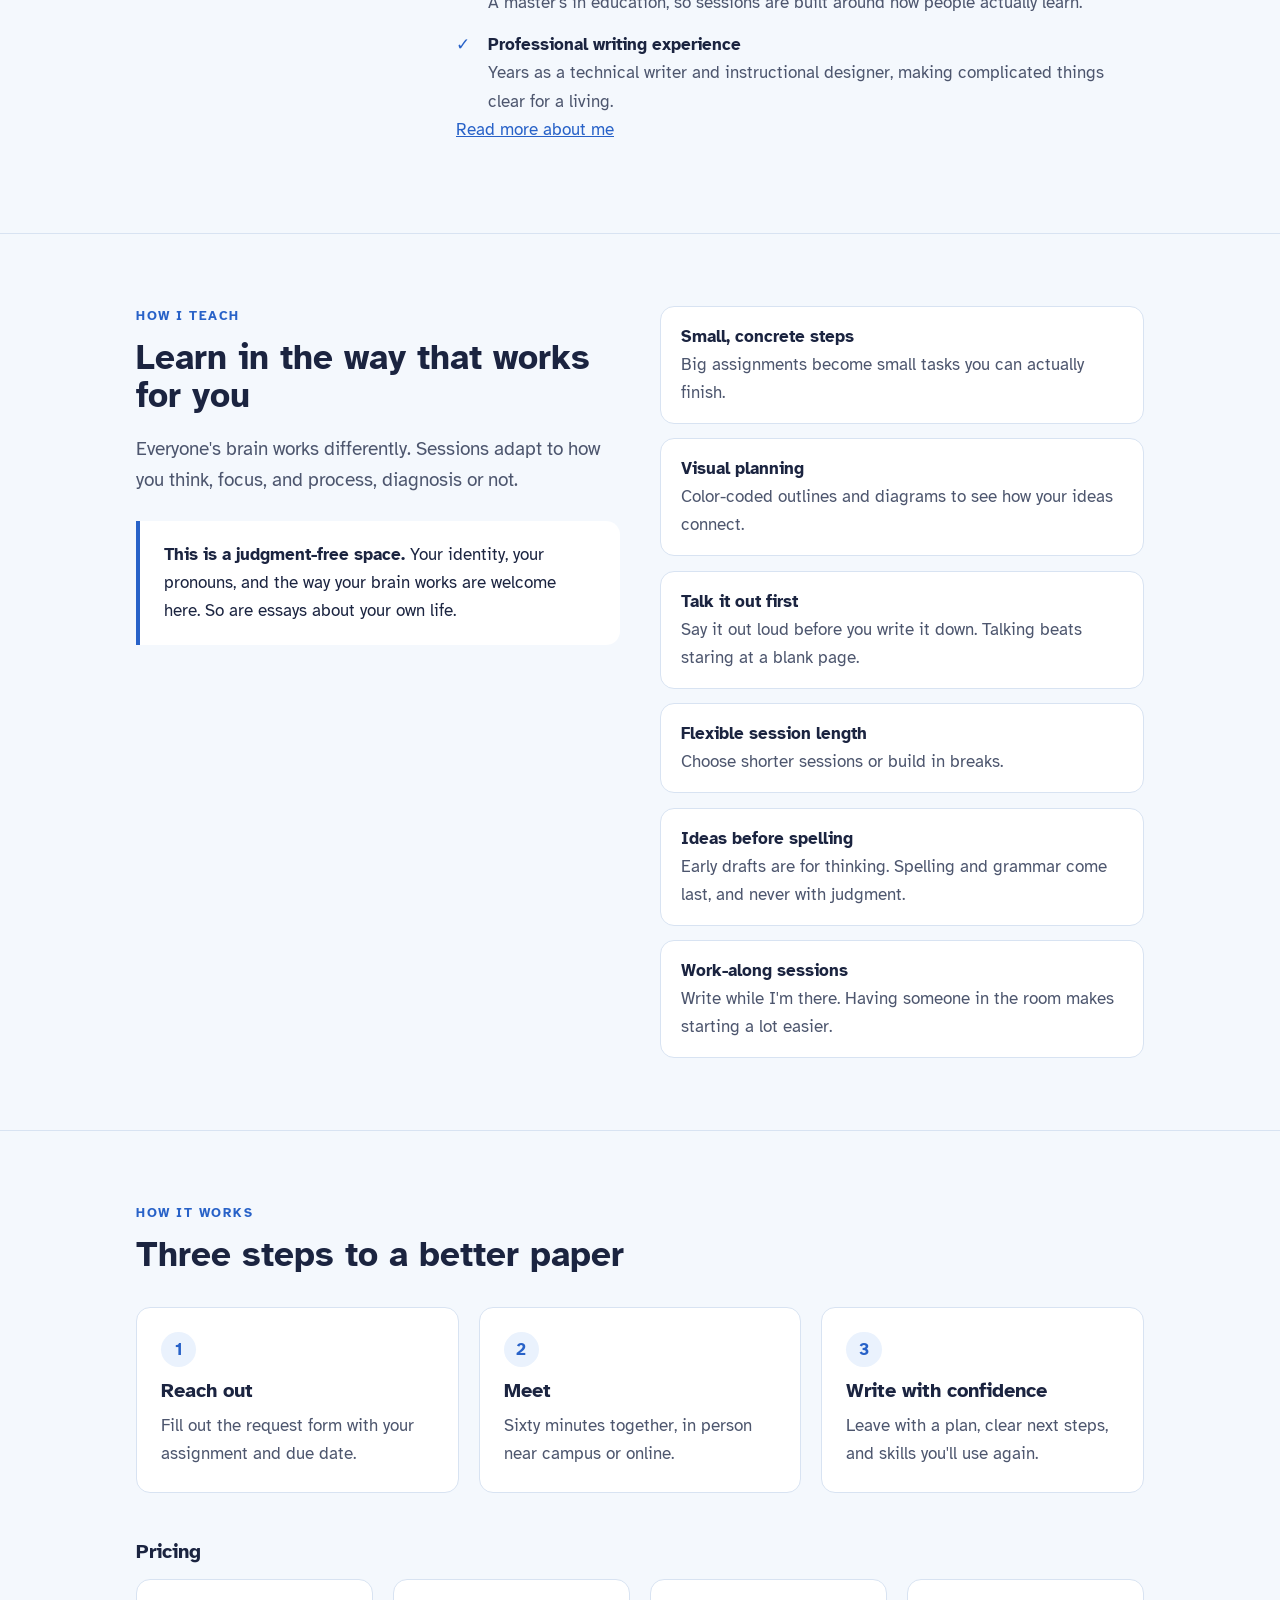
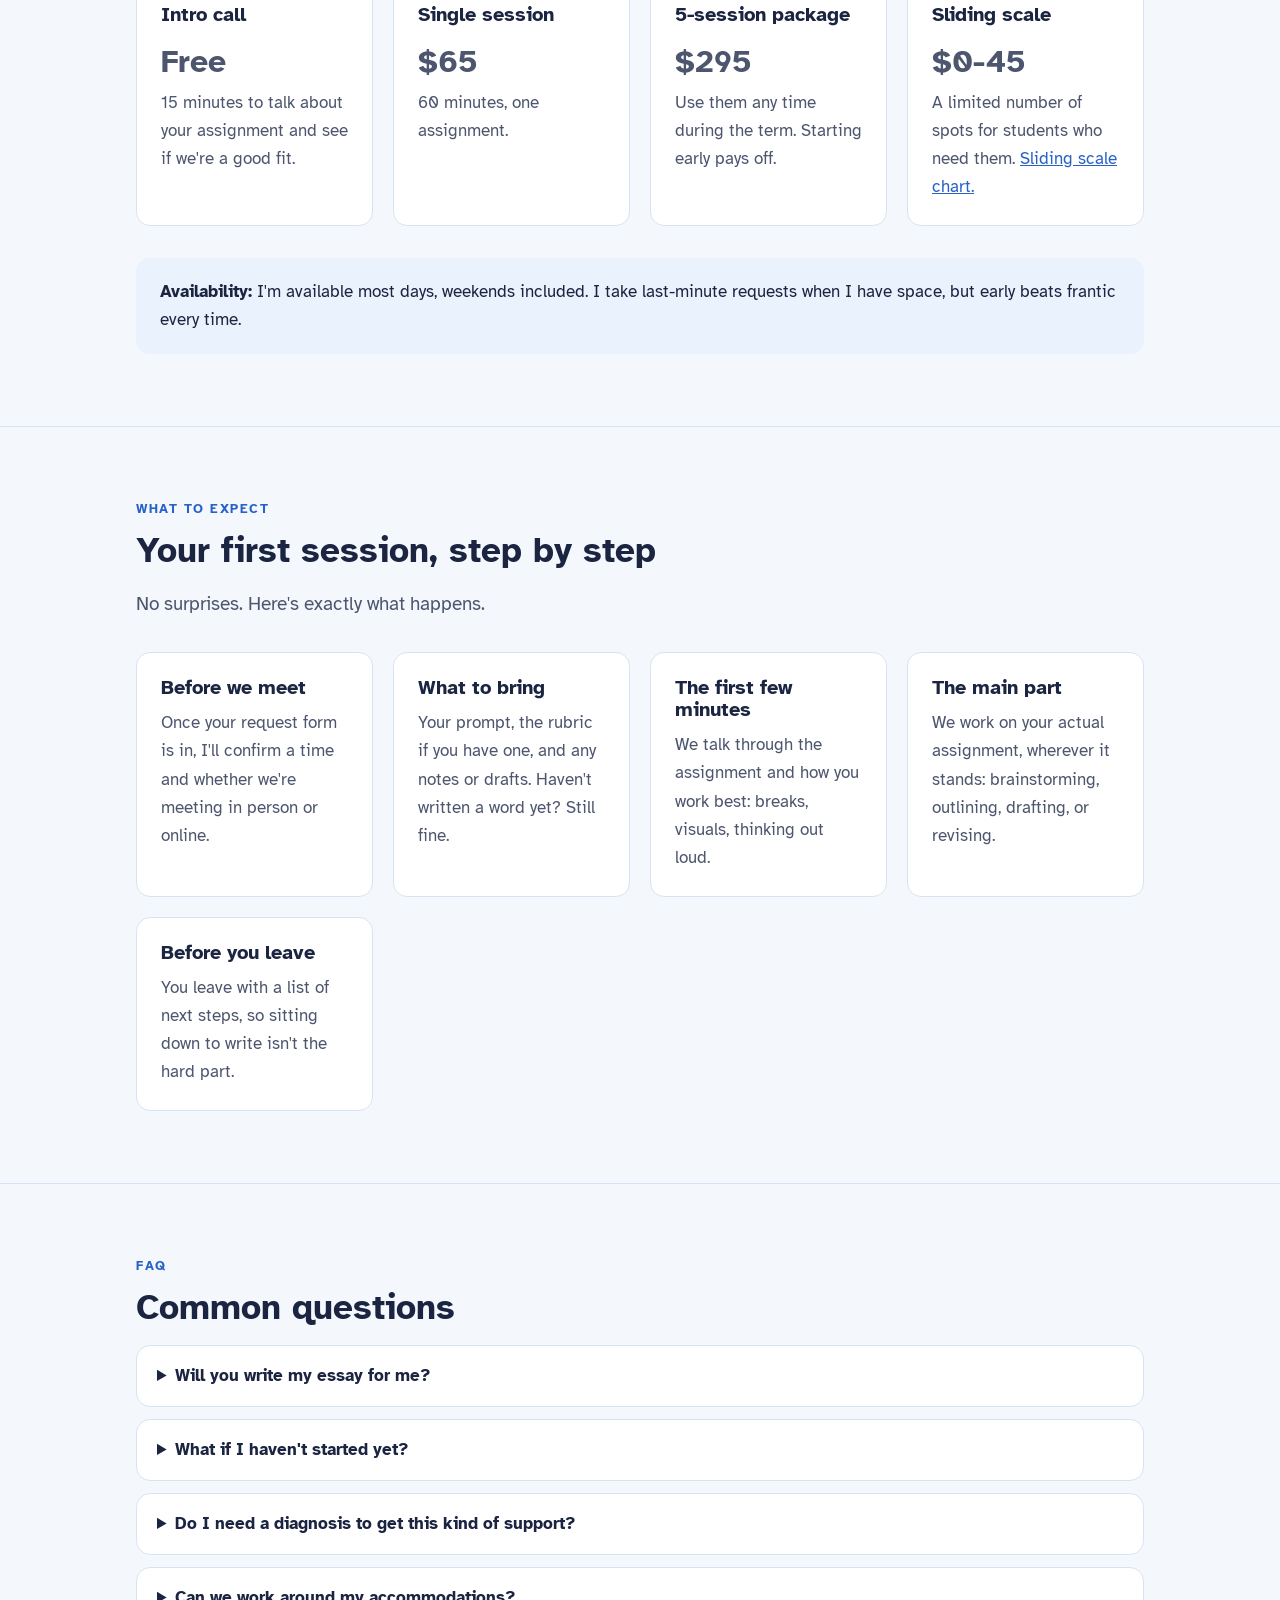
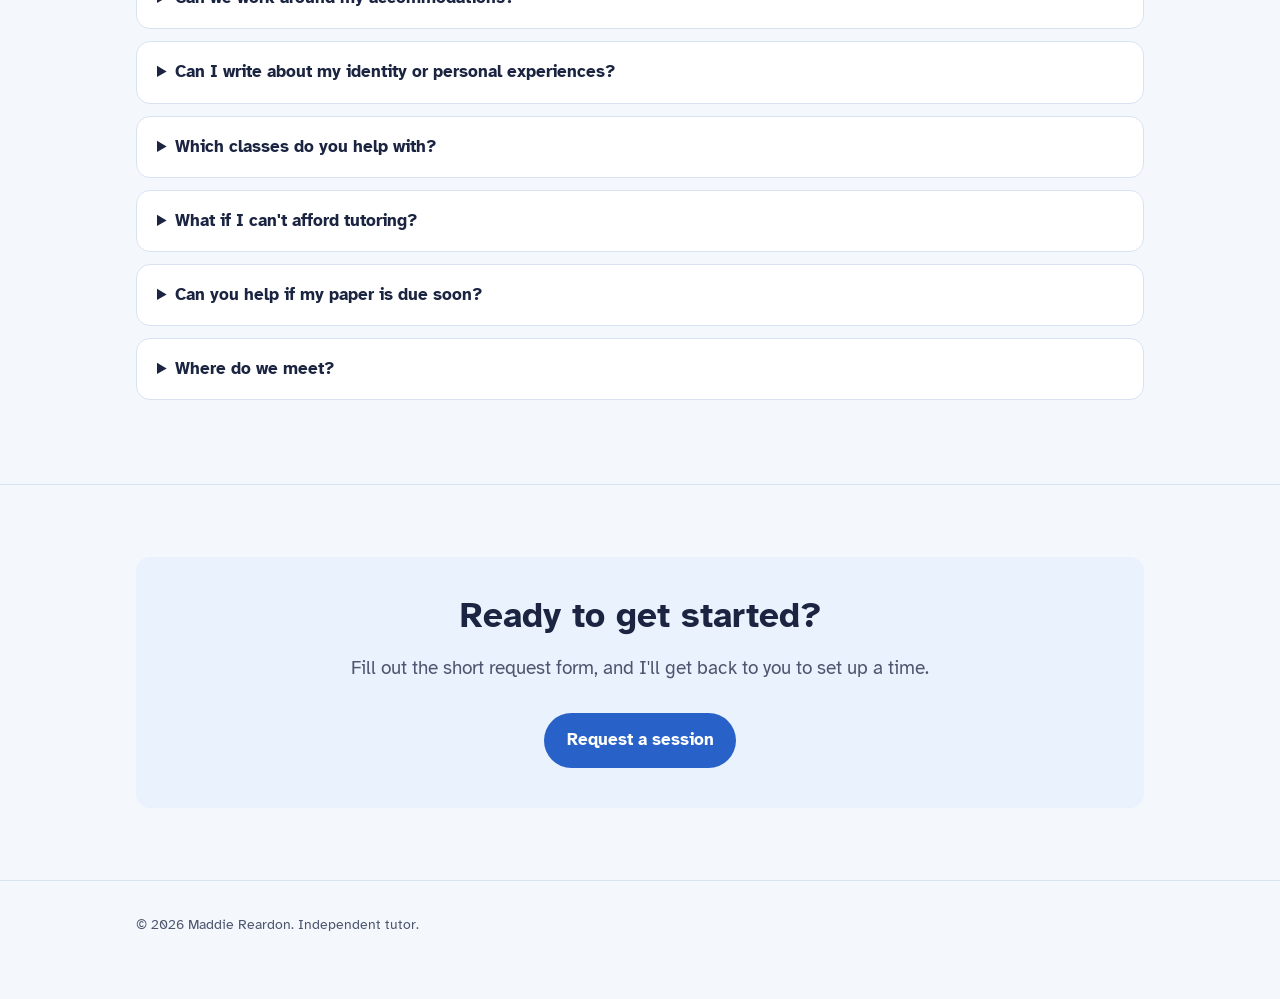
==== commit de15b6b5: "Update index.html" ====
--- a/index.html
+++ b/index.html
@@ -50,16 +50,10 @@
       <div class="wrap">
         <p class="eyebrow">What I help with</p>
         <h2>Every stage of the writing process</h2>
-        <p class="lede">Most students were never actually taught how to plan and build an essay. That's not a personal failing; it's a missing lesson. Lessons can be taught.</p>
-        <div class="grid">
-          <div class="card"><h3>Understanding the prompt</h3><p>We break down what your instructor is actually asking for. No more writing a great essay for the wrong prompt.</p></div>
-          <div class="card"><h3>Thesis statements</h3><p>Turn a vague topic into a claim worth arguing. A good thesis holds the whole paper together.</p></div>
-          <div class="card"><h3>Outlines</h3><p>Plan the argument before you write. Drafting goes faster when you already know where you're headed.</p></div>
-          <div class="card"><h3>Research papers</h3><p>Find sources worth citing, use quotes well, and format them in MLA or APA without second-guessing every comma.</p></div>
-          <div class="card"><h3>Revision</h3><p>Spot the weak paragraph, the unclear sentence, the gap in your logic. Then fix all three.</p></div>
-          <div class="card"><h3>Grammar and clarity</h3><p>Fix the errors you keep repeating and build a voice that actually sounds like you.</p></div>
-        </div>
-      </div>
+        <p class="lede">Most students were never actually taught how to plan and build an essay. That's a gap I want to help fill.</p>
+      </div>
+      <div class="actions" style="justify-content:center">
+            <a class="btn" href="https://maddie35.github.io/tutoring/services.html">See all services</a>
     </section>
 
     <section id="why">
@@ -232,7 +226,5 @@
       <p>© 2026 Maddie Reardon. Independent tutor.</p>
     </div>
   </footer>
-
-  <script src="script.js"></script>
 </body>
 </html>
